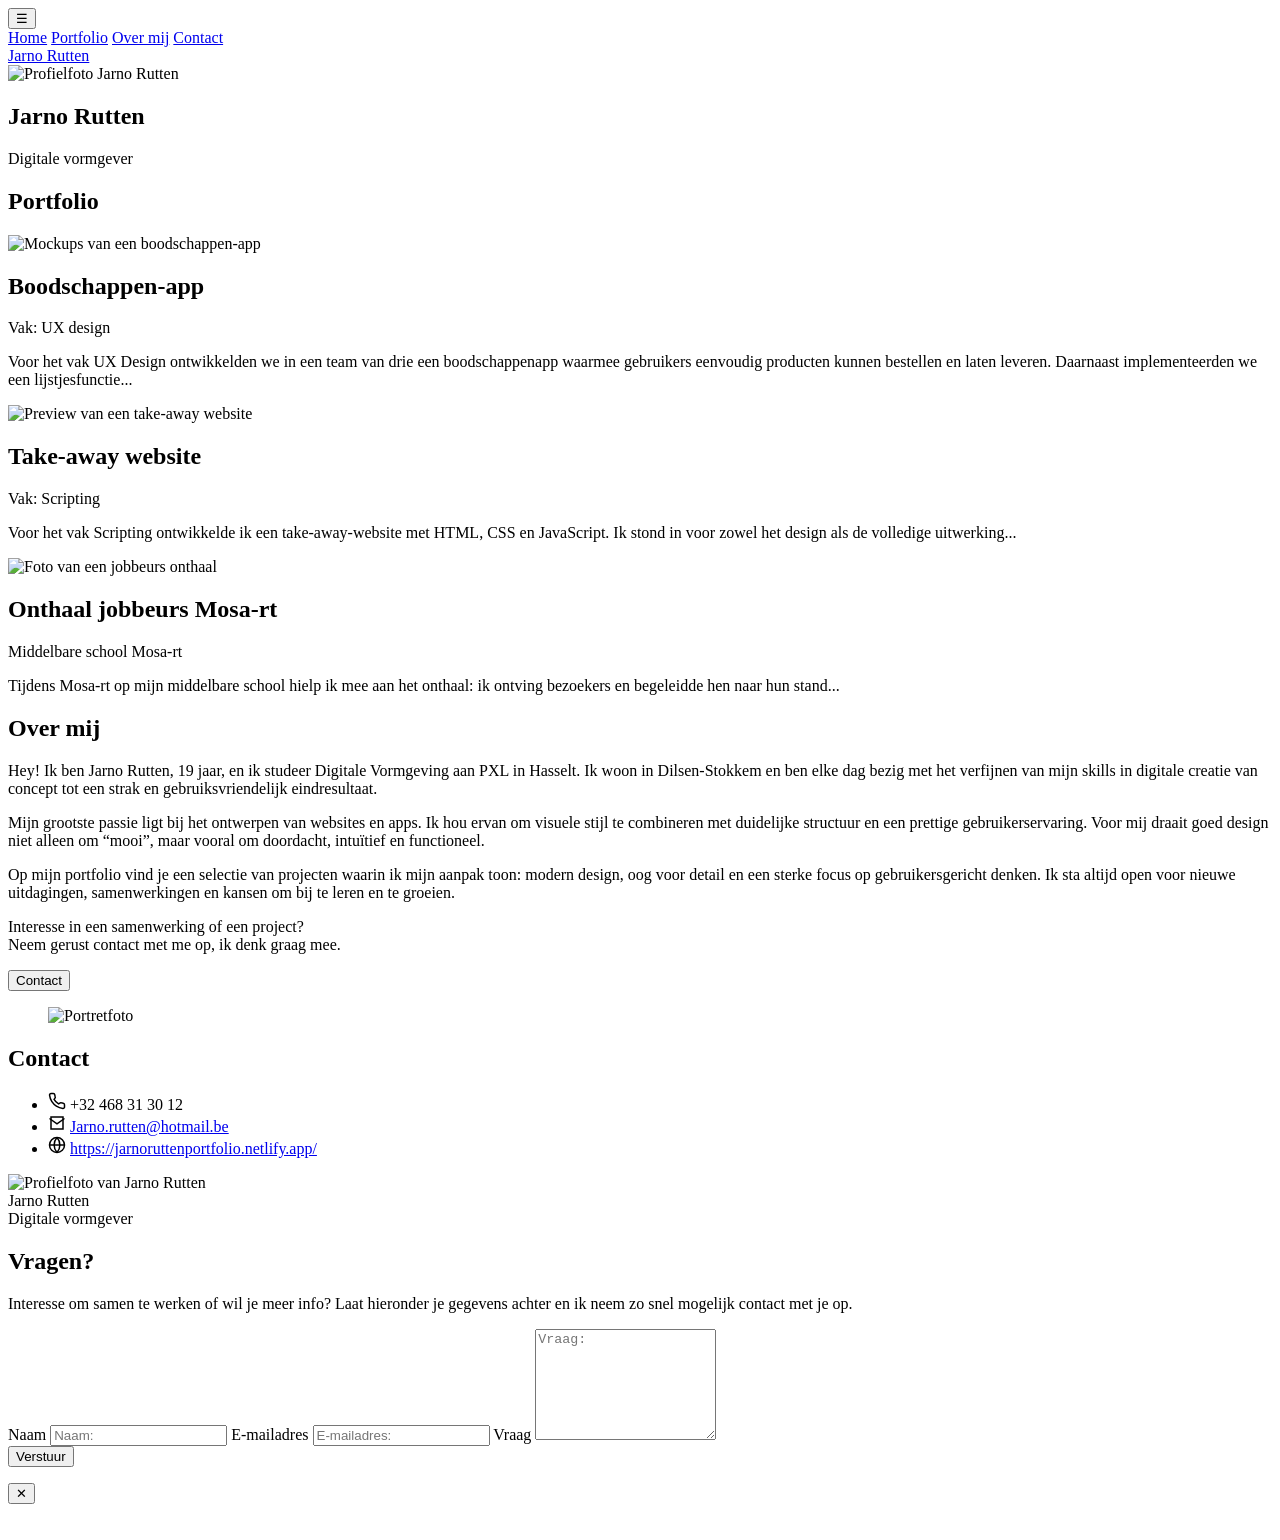
==== index.html @ 66e371f9 "Add files via upload" ====
<!DOCTYPE html>
<html lang="nl">
<head>
    <meta charset="UTF-8" />
    <meta name="viewport" content="width=device-width, initial-scale=1.0" />
    <title>Jarno Rutten - Portfolio</title>

    <link rel="stylesheet" href="style.css" />
    <script src="script.js" defer></script>
</head>

<body>
<header class="navbar" id="top">
    <button
            class="nav-toggle"
            type="button"
            aria-label="Menu"
            aria-controls="primary-navigation"
            aria-expanded="false"
    >
        ☰
    </button>

    <nav class="nav-left" id="primary-navigation" aria-label="Hoofdmenu">
        <a class="nav-link" href="#home">Home</a>
        <a class="nav-link" href="#portfolio">Portfolio</a>
        <a class="nav-link" href="#about">Over mij</a>
        <a class="nav-link" href="#contact">Contact</a>
    </nav>

    <a class="nav-right nav-brand" href="#home">Jarno Rutten</a>
</header>

<main>
    <section class="hero" id="home">
        <div class="hero-overlay"></div>

        <div class="hero-content">
            <div class="profile-image">
                <img src="Images/ProfielFoto.jpg" alt="Profielfoto Jarno Rutten" />
            </div>

            <div class="hero-text">
                <h1>Jarno Rutten</h1>
                <p>Digitale vormgever</p>
            </div>
        </div>
    </section>

    <section class="page" id="portfolio" aria-labelledby="portfolio-title">
        <div class="portfolio">
            <h1 id="portfolio-title" class="portfolio__title">Portfolio</h1>

            <div class="grid" role="list">
                <article
                        class="card"
                        role="listitem"
                        tabindex="0"
                        data-title="Boodschappen-app"
                        data-vak="UX design"
                        data-image="images/boodschappenApp.png"
                        data-description="Voor het vak UX Design ontwikkelden we in een team van drie een boodschappenapp waarmee gebruikers eenvoudig producten kunnen bestellen en laten leveren. Daarnaast implementeerden we een lijstjesfunctie waarmee je je boodschappen kunt organiseren per gelegenheid of voorkeur, zoals Kerstmis, vegetarisch, BBQ en meer."
                >
                    <div class="card__media">
                        <img
                                src="images/boodschappenApp.png"
                                alt="Mockups van een boodschappen-app"
                                loading="lazy"
                        />
                    </div>

                    <div class="card__titlebar">
                        <h2 class="card__title">Boodschappen-app</h2>
                    </div>

                    <div class="card__body">
                        <p class="card__meta"><span>Vak:</span> UX design</p>
                        <p class="card__text">
                            Voor het vak UX Design ontwikkelden we in een team van drie een
                            boodschappenapp waarmee gebruikers eenvoudig producten kunnen
                            bestellen en laten leveren. Daarnaast implementeerden we een
                            lijstjesfunctie...
                        </p>
                    </div>
                </article>

                <article
                        class="card"
                        role="listitem"
                        tabindex="0"
                        data-title="Take-away website"
                        data-vak="Scripting"
                        data-image="images/TakeawayWebsite.png"
                        data-description="Voor het vak Scripting ontwikkelde ik een take-away-website met HTML, CSS en JavaScript. Ik stond in voor zowel het design als de volledige uitwerking in code."
                >
                    <div class="card__media">
                        <img
                                src="images/TakeawayWebsite.png"
                                alt="Preview van een take-away website"
                                loading="lazy"
                        />
                    </div>

                    <div class="card__titlebar">
                        <h2 class="card__title">Take-away website</h2>
                    </div>

                    <div class="card__body">
                        <p class="card__meta"><span>Vak:</span> Scripting</p>
                        <p class="card__text">
                            Voor het vak Scripting ontwikkelde ik een take-away-website met
                            HTML, CSS en JavaScript. Ik stond in voor zowel het design als de
                            volledige uitwerking...
                        </p>
                    </div>
                </article>

                <article
                        class="card"
                        role="listitem"
                        tabindex="0"
                        data-title="Onthaal jobbeurs Mosa-rt"
                        data-vak="Middelbare school Mosa-rt"
                        data-image="images/onthaal.png"
                        data-description="Tijdens Mosa-rt op mijn middelbare school hielp ik mee aan het onthaal: ik ontving bezoekers en begeleidde hen naar hun stand. Daarnaast ondersteunde ik de cafetaria door bedrijven te voorzien van drank."
                >
                    <div class="card__media">
                        <img
                                src="images/onthaal.png"
                                alt="Foto van een jobbeurs onthaal"
                                loading="lazy"
                        />
                    </div>

                    <div class="card__titlebar">
                        <h2 class="card__title">Onthaal jobbeurs Mosa-rt</h2>
                    </div>

                    <div class="card__body">
                        <p class="card__meta">Middelbare school Mosa-rt</p>
                        <p class="card__text">
                            Tijdens Mosa-rt op mijn middelbare school hielp ik mee aan het
                            onthaal: ik ontving bezoekers en begeleidde hen naar hun stand...
                        </p>
                    </div>
                </article>
            </div>
        </div>
    </section>

    <section class="page3" id="about" aria-labelledby="about-title">
        <div class="about">
            <div class="about__content">
                <h1 id="about-title">Over mij</h1>

                <div class="about__text">
                    <p>
                        Hey! Ik ben Jarno Rutten, 19 jaar, en ik studeer Digitale Vormgeving aan
                        PXL in Hasselt. Ik woon in Dilsen-Stokkem en ben elke dag bezig met het
                        verfijnen van mijn skills in digitale creatie van concept tot een strak en
                        gebruiksvriendelijk eindresultaat.
                    </p>

                    <p>
                        Mijn grootste passie ligt bij het ontwerpen van websites en apps. Ik hou
                        ervan om visuele stijl te combineren met duidelijke structuur en een
                        prettige gebruikerservaring. Voor mij draait goed design niet alleen om
                        “mooi”, maar vooral om doordacht, intuïtief en functioneel.
                    </p>

                    <p>
                        Op mijn portfolio vind je een selectie van projecten waarin ik mijn aanpak
                        toon: modern design, oog voor detail en een sterke focus op
                        gebruikersgericht denken. Ik sta altijd open voor nieuwe uitdagingen,
                        samenwerkingen en kansen om bij te leren en te groeien.
                    </p>

                    <p class="about__lead">
                        Interesse in een samenwerking of een project?<br />
                        Neem gerust contact met me op, ik denk graag mee.
                    </p>
                </div>

                <button class="btn" id="contactBtn" type="button">Contact</button>
            </div>

            <figure class="about__media">
                <img src="Images/profile.jpg" alt="Portretfoto" loading="lazy" />
            </figure>
        </div>
    </section>

    <section class="page4" id="contact" aria-labelledby="contact-title">
        <div class="jr-contact-page">
            <h1 class="jr-contact-title" id="contact-title">Contact</h1>

            <section class="jr-contact-grid" aria-label="Contact sectie">
                <article class="jr-contact-card jr-contact-card--left">
                    <ul class="jr-contact-list">
                        <li class="jr-contact-item">
                <span class="jr-contact-icon" aria-hidden="true">
                  <svg viewBox="0 0 24 24" width="18" height="18" fill="none" stroke="currentColor" stroke-width="2">
                    <path d="M22 16.92v3a2 2 0 0 1-2.18 2 19.8 19.8 0 0 1-8.63-3.07 19.5 19.5 0 0 1-6-6A19.8 19.8 0 0 1 2.08 4.18 2 2 0 0 1 4.06 2h3a2 2 0 0 1 2 1.72c.12.86.3 1.7.54 2.5a2 2 0 0 1-.45 2.11L8.09 9.91a16 16 0 0 0 6 6l1.58-1.06a2 2 0 0 1 2.11-.45c.8.24 1.64.42 2.5.54A2 2 0 0 1 22 16.92Z"/>
                  </svg>
                </span>
                            <span class="jr-contact-text">+32 468 31 30 12</span>
                        </li>

                        <li class="jr-contact-item">
                <span class="jr-contact-icon" aria-hidden="true">
                  <svg viewBox="0 0 24 24" width="18" height="18" fill="none" stroke="currentColor" stroke-width="2">
                    <path d="M4 4h16v16H4z"/>
                    <path d="M22 6 12 13 2 6"/>
                  </svg>
                </span>
                            <a class="jr-contact-link" href="mailto:jarno.rutten@hotmail.be">Jarno.rutten@hotmail.be</a>
                        </li>

                        <li class="jr-contact-item">
                <span class="jr-contact-icon" aria-hidden="true">
                  <svg viewBox="0 0 24 24" width="18" height="18" fill="none" stroke="currentColor" stroke-width="2">
                    <circle cx="12" cy="12" r="10"/>
                    <path d="M2 12h20"/>
                    <path d="M12 2a15 15 0 0 1 0 20"/>
                    <path d="M12 2a15 15 0 0 0 0 20"/>
                  </svg>
                </span>
                            <a class="jr-contact-link" href="https://jarnoruttenportfolio.netlify.app/" target="_blank" rel="noreferrer">
                                https://jarnoruttenportfolio.netlify.app/
                            </a>
                        </li>
                    </ul>

                    <div class="jr-contact-profile">
                        <img class="jr-contact-profile__img" src="Images/ProfielFoto.jpg" alt="Profielfoto van Jarno Rutten" />
                        <div class="jr-contact-profile__meta">
                            <div class="jr-contact-profile__name">Jarno Rutten</div>
                            <div class="jr-contact-profile__role">Digitale vormgever</div>
                        </div>
                    </div>
                </article>

                <article class="jr-contact-card jr-contact-card--right">
                    <h2 class="jr-contact-cardTitle">Vragen?</h2>
                    <p class="jr-contact-cardSubtitle">
                        Interesse om samen te werken of wil je meer info? Laat hieronder je gegevens achter en ik neem zo snel mogelijk contact met je op.
                    </p>

                    <form class="jr-contact-form" id="jrContactForm" novalidate>
                        <label class="jr-contact-srOnly" for="jrName">Naam</label>
                        <input id="jrName" name="name" type="text" placeholder="Naam:" autocomplete="name" />

                        <label class="jr-contact-srOnly" for="jrEmail">E-mailadres</label>
                        <input id="jrEmail" name="email" type="email" placeholder="E-mailadres:" autocomplete="email" />

                        <label class="jr-contact-srOnly" for="jrMessage">Vraag</label>
                        <textarea id="jrMessage" name="message" placeholder="Vraag:" rows="7"></textarea>

                        <div class="jr-contact-formRow">
                            <button class="jr-contact-btn" id="jrContactSubmit" type="submit">Verstuur</button>
                            <p class="jr-contact-status" id="jrContactStatus" role="status" aria-live="polite"></p>
                        </div>
                    </form>
                </article>
            </section>
        </div>
    </section>
</main>

<div class="modal" id="modal" aria-hidden="true">
    <div class="modal__overlay" data-close></div>

    <div class="modal__dialog" role="dialog" aria-modal="true" aria-labelledby="modal-title">
        <button class="modal__close" type="button" aria-label="Sluit" data-close>✕</button>

        <div class="modal__content">
            <img class="modal__img" id="modal-img" alt="" />
            <div class="modal__text">
                <h3 class="modal__title" id="modal-title"></h3>
                <p class="modal__meta" id="modal-meta"></p>
                <p class="modal__desc" id="modal-desc"></p>
            </div>
        </div>
    </div>
</div>
</body>
</html>
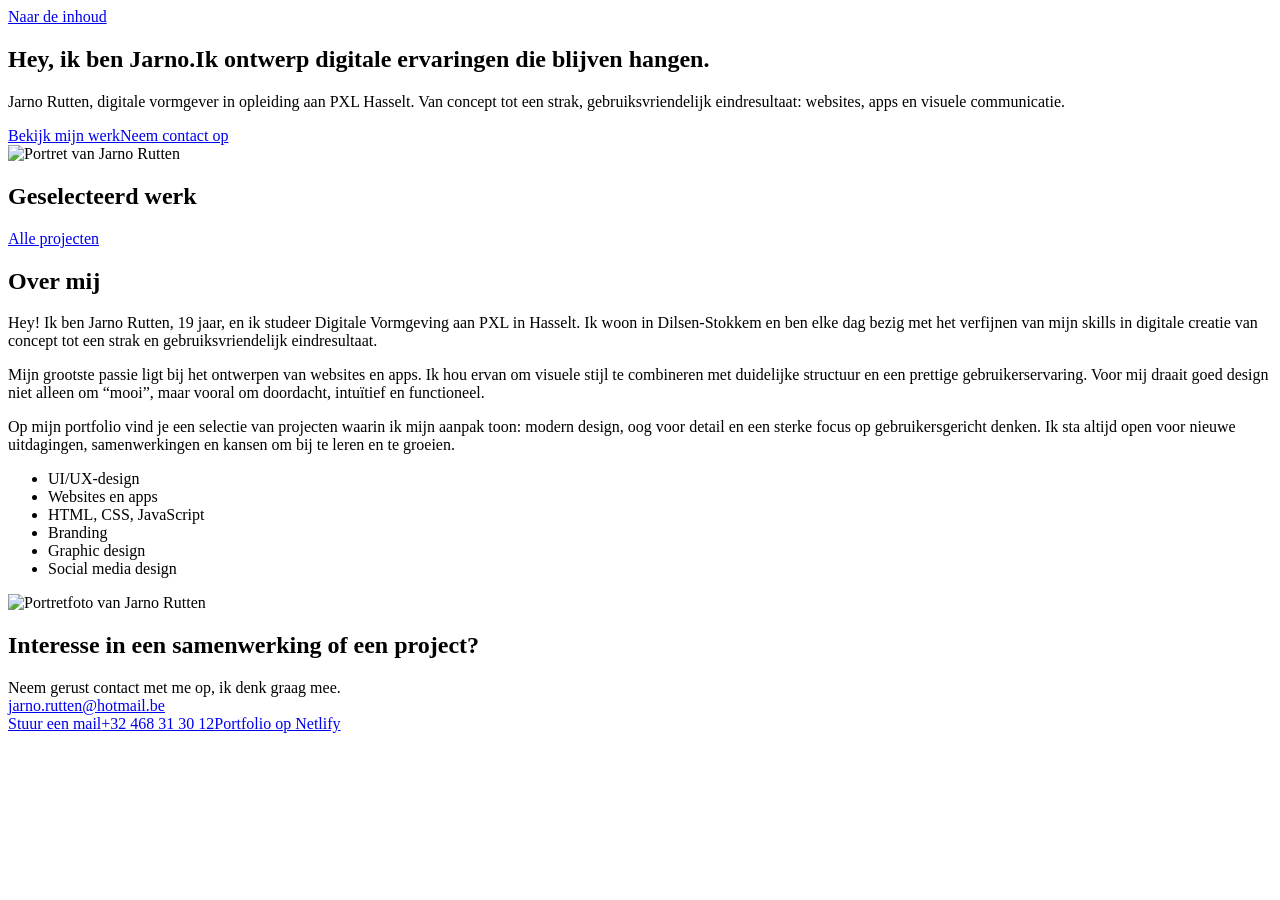
==== commit b3a0019b: "Add files via upload" ====
--- a/index.html
+++ b/index.html
@@ -1,287 +1,25 @@
-<!DOCTYPE html>
-<html lang="nl">
-<head>
-    <meta charset="UTF-8" />
-    <meta name="viewport" content="width=device-width, initial-scale=1.0" />
-    <title>Jarno Rutten - Portfolio</title>
-
-    <link rel="stylesheet" href="style.css" />
-    <script src="script.js" defer></script>
-</head>
-
-<body>
-<header class="navbar" id="top">
-    <button
-            class="nav-toggle"
-            type="button"
-            aria-label="Menu"
-            aria-controls="primary-navigation"
-            aria-expanded="false"
-    >
-        ☰
-    </button>
-
-    <nav class="nav-left" id="primary-navigation" aria-label="Hoofdmenu">
-        <a class="nav-link" href="#home">Home</a>
-        <a class="nav-link" href="#portfolio">Portfolio</a>
-        <a class="nav-link" href="#about">Over mij</a>
-        <a class="nav-link" href="#contact">Contact</a>
-    </nav>
-
-    <a class="nav-right nav-brand" href="#home">Jarno Rutten</a>
-</header>
-
-<main>
-    <section class="hero" id="home">
-        <div class="hero-overlay"></div>
-
-        <div class="hero-content">
-            <div class="profile-image">
-                <img src="Images/ProfielFoto.jpg" alt="Profielfoto Jarno Rutten" />
-            </div>
-
-            <div class="hero-text">
-                <h1>Jarno Rutten</h1>
-                <p>Digitale vormgever</p>
-            </div>
-        </div>
-    </section>
-
-    <section class="page" id="portfolio" aria-labelledby="portfolio-title">
-        <div class="portfolio">
-            <h1 id="portfolio-title" class="portfolio__title">Portfolio</h1>
-
-            <div class="grid" role="list">
-                <article
-                        class="card"
-                        role="listitem"
-                        tabindex="0"
-                        data-title="Boodschappen-app"
-                        data-vak="UX design"
-                        data-image="images/boodschappenApp.png"
-                        data-description="Voor het vak UX Design ontwikkelden we in een team van drie een boodschappenapp waarmee gebruikers eenvoudig producten kunnen bestellen en laten leveren. Daarnaast implementeerden we een lijstjesfunctie waarmee je je boodschappen kunt organiseren per gelegenheid of voorkeur, zoals Kerstmis, vegetarisch, BBQ en meer."
-                >
-                    <div class="card__media">
-                        <img
-                                src="images/boodschappenApp.png"
-                                alt="Mockups van een boodschappen-app"
-                                loading="lazy"
-                        />
-                    </div>
-
-                    <div class="card__titlebar">
-                        <h2 class="card__title">Boodschappen-app</h2>
-                    </div>
-
-                    <div class="card__body">
-                        <p class="card__meta"><span>Vak:</span> UX design</p>
-                        <p class="card__text">
-                            Voor het vak UX Design ontwikkelden we in een team van drie een
-                            boodschappenapp waarmee gebruikers eenvoudig producten kunnen
-                            bestellen en laten leveren. Daarnaast implementeerden we een
-                            lijstjesfunctie...
-                        </p>
-                    </div>
-                </article>
-
-                <article
-                        class="card"
-                        role="listitem"
-                        tabindex="0"
-                        data-title="Take-away website"
-                        data-vak="Scripting"
-                        data-image="images/TakeawayWebsite.png"
-                        data-description="Voor het vak Scripting ontwikkelde ik een take-away-website met HTML, CSS en JavaScript. Ik stond in voor zowel het design als de volledige uitwerking in code."
-                >
-                    <div class="card__media">
-                        <img
-                                src="images/TakeawayWebsite.png"
-                                alt="Preview van een take-away website"
-                                loading="lazy"
-                        />
-                    </div>
-
-                    <div class="card__titlebar">
-                        <h2 class="card__title">Take-away website</h2>
-                    </div>
-
-                    <div class="card__body">
-                        <p class="card__meta"><span>Vak:</span> Scripting</p>
-                        <p class="card__text">
-                            Voor het vak Scripting ontwikkelde ik een take-away-website met
-                            HTML, CSS en JavaScript. Ik stond in voor zowel het design als de
-                            volledige uitwerking...
-                        </p>
-                    </div>
-                </article>
-
-                <article
-                        class="card"
-                        role="listitem"
-                        tabindex="0"
-                        data-title="Onthaal jobbeurs Mosa-rt"
-                        data-vak="Middelbare school Mosa-rt"
-                        data-image="images/onthaal.png"
-                        data-description="Tijdens Mosa-rt op mijn middelbare school hielp ik mee aan het onthaal: ik ontving bezoekers en begeleidde hen naar hun stand. Daarnaast ondersteunde ik de cafetaria door bedrijven te voorzien van drank."
-                >
-                    <div class="card__media">
-                        <img
-                                src="images/onthaal.png"
-                                alt="Foto van een jobbeurs onthaal"
-                                loading="lazy"
-                        />
-                    </div>
-
-                    <div class="card__titlebar">
-                        <h2 class="card__title">Onthaal jobbeurs Mosa-rt</h2>
-                    </div>
-
-                    <div class="card__body">
-                        <p class="card__meta">Middelbare school Mosa-rt</p>
-                        <p class="card__text">
-                            Tijdens Mosa-rt op mijn middelbare school hielp ik mee aan het
-                            onthaal: ik ontving bezoekers en begeleidde hen naar hun stand...
-                        </p>
-                    </div>
-                </article>
-            </div>
-        </div>
-    </section>
-
-    <section class="page3" id="about" aria-labelledby="about-title">
-        <div class="about">
-            <div class="about__content">
-                <h1 id="about-title">Over mij</h1>
-
-                <div class="about__text">
-                    <p>
-                        Hey! Ik ben Jarno Rutten, 19 jaar, en ik studeer Digitale Vormgeving aan
-                        PXL in Hasselt. Ik woon in Dilsen-Stokkem en ben elke dag bezig met het
-                        verfijnen van mijn skills in digitale creatie van concept tot een strak en
-                        gebruiksvriendelijk eindresultaat.
-                    </p>
-
-                    <p>
-                        Mijn grootste passie ligt bij het ontwerpen van websites en apps. Ik hou
-                        ervan om visuele stijl te combineren met duidelijke structuur en een
-                        prettige gebruikerservaring. Voor mij draait goed design niet alleen om
-                        “mooi”, maar vooral om doordacht, intuïtief en functioneel.
-                    </p>
-
-                    <p>
-                        Op mijn portfolio vind je een selectie van projecten waarin ik mijn aanpak
-                        toon: modern design, oog voor detail en een sterke focus op
-                        gebruikersgericht denken. Ik sta altijd open voor nieuwe uitdagingen,
-                        samenwerkingen en kansen om bij te leren en te groeien.
-                    </p>
-
-                    <p class="about__lead">
-                        Interesse in een samenwerking of een project?<br />
-                        Neem gerust contact met me op, ik denk graag mee.
-                    </p>
-                </div>
-
-                <button class="btn" id="contactBtn" type="button">Contact</button>
-            </div>
-
-            <figure class="about__media">
-                <img src="Images/profile.jpg" alt="Portretfoto" loading="lazy" />
-            </figure>
-        </div>
-    </section>
-
-    <section class="page4" id="contact" aria-labelledby="contact-title">
-        <div class="jr-contact-page">
-            <h1 class="jr-contact-title" id="contact-title">Contact</h1>
-
-            <section class="jr-contact-grid" aria-label="Contact sectie">
-                <article class="jr-contact-card jr-contact-card--left">
-                    <ul class="jr-contact-list">
-                        <li class="jr-contact-item">
-                <span class="jr-contact-icon" aria-hidden="true">
-                  <svg viewBox="0 0 24 24" width="18" height="18" fill="none" stroke="currentColor" stroke-width="2">
-                    <path d="M22 16.92v3a2 2 0 0 1-2.18 2 19.8 19.8 0 0 1-8.63-3.07 19.5 19.5 0 0 1-6-6A19.8 19.8 0 0 1 2.08 4.18 2 2 0 0 1 4.06 2h3a2 2 0 0 1 2 1.72c.12.86.3 1.7.54 2.5a2 2 0 0 1-.45 2.11L8.09 9.91a16 16 0 0 0 6 6l1.58-1.06a2 2 0 0 1 2.11-.45c.8.24 1.64.42 2.5.54A2 2 0 0 1 22 16.92Z"/>
-                  </svg>
-                </span>
-                            <span class="jr-contact-text">+32 468 31 30 12</span>
-                        </li>
-
-                        <li class="jr-contact-item">
-                <span class="jr-contact-icon" aria-hidden="true">
-                  <svg viewBox="0 0 24 24" width="18" height="18" fill="none" stroke="currentColor" stroke-width="2">
-                    <path d="M4 4h16v16H4z"/>
-                    <path d="M22 6 12 13 2 6"/>
-                  </svg>
-                </span>
-                            <a class="jr-contact-link" href="mailto:jarno.rutten@hotmail.be">Jarno.rutten@hotmail.be</a>
-                        </li>
-
-                        <li class="jr-contact-item">
-                <span class="jr-contact-icon" aria-hidden="true">
-                  <svg viewBox="0 0 24 24" width="18" height="18" fill="none" stroke="currentColor" stroke-width="2">
-                    <circle cx="12" cy="12" r="10"/>
-                    <path d="M2 12h20"/>
-                    <path d="M12 2a15 15 0 0 1 0 20"/>
-                    <path d="M12 2a15 15 0 0 0 0 20"/>
-                  </svg>
-                </span>
-                            <a class="jr-contact-link" href="https://jarnoruttenportfolio.netlify.app/" target="_blank" rel="noreferrer">
-                                https://jarnoruttenportfolio.netlify.app/
-                            </a>
-                        </li>
-                    </ul>
-
-                    <div class="jr-contact-profile">
-                        <img class="jr-contact-profile__img" src="Images/ProfielFoto.jpg" alt="Profielfoto van Jarno Rutten" />
-                        <div class="jr-contact-profile__meta">
-                            <div class="jr-contact-profile__name">Jarno Rutten</div>
-                            <div class="jr-contact-profile__role">Digitale vormgever</div>
-                        </div>
-                    </div>
-                </article>
-
-                <article class="jr-contact-card jr-contact-card--right">
-                    <h2 class="jr-contact-cardTitle">Vragen?</h2>
-                    <p class="jr-contact-cardSubtitle">
-                        Interesse om samen te werken of wil je meer info? Laat hieronder je gegevens achter en ik neem zo snel mogelijk contact met je op.
-                    </p>
-
-                    <form class="jr-contact-form" id="jrContactForm" novalidate>
-                        <label class="jr-contact-srOnly" for="jrName">Naam</label>
-                        <input id="jrName" name="name" type="text" placeholder="Naam:" autocomplete="name" />
-
-                        <label class="jr-contact-srOnly" for="jrEmail">E-mailadres</label>
-                        <input id="jrEmail" name="email" type="email" placeholder="E-mailadres:" autocomplete="email" />
-
-                        <label class="jr-contact-srOnly" for="jrMessage">Vraag</label>
-                        <textarea id="jrMessage" name="message" placeholder="Vraag:" rows="7"></textarea>
-
-                        <div class="jr-contact-formRow">
-                            <button class="jr-contact-btn" id="jrContactSubmit" type="submit">Verstuur</button>
-                            <p class="jr-contact-status" id="jrContactStatus" role="status" aria-live="polite"></p>
-                        </div>
-                    </form>
-                </article>
-            </section>
-        </div>
-    </section>
-</main>
-
-<div class="modal" id="modal" aria-hidden="true">
-    <div class="modal__overlay" data-close></div>
-
-    <div class="modal__dialog" role="dialog" aria-modal="true" aria-labelledby="modal-title">
-        <button class="modal__close" type="button" aria-label="Sluit" data-close>✕</button>
-
-        <div class="modal__content">
-            <img class="modal__img" id="modal-img" alt="" />
-            <div class="modal__text">
-                <h3 class="modal__title" id="modal-title"></h3>
-                <p class="modal__meta" id="modal-meta"></p>
-                <p class="modal__desc" id="modal-desc"></p>
-            </div>
-        </div>
-    </div>
-</div>
-</body>
-</html>+<!DOCTYPE html><html lang="nl"><head><title>Jarno Rutten | Digitale vormgever &amp; UI/UX-designer</title>
+<meta name="description" content="Portfolio van Jarno Rutten, student Digitale Vormgeving aan PXL Hasselt: UI/UX, graphic design en webontwikkeling.">
+<meta property="og:title" content="Jarno Rutten | Digitale vormgever"><meta property="og:description" content="Ik ontwerp digitale ervaringen die blijven hangen.">
+<meta charset="utf-8"><meta name="viewport" content="width=device-width, initial-scale=1">
+<meta property="og:type" content="website"><meta property="og:locale" content="nl_BE"><meta property="og:image" content="https://jarnoruttenpxl.github.io/Werkplekleren2/Images/kikk/linkedin-post.png">
+<link rel="icon" href="data:image/svg+xml,%3Csvg xmlns=%27http://www.w3.org/2000/svg%27 viewBox=%270 0 100 100%27%3E%3Ctext y=%27.9em%27 font-size=%2790%27%3E%E2%9C%A6%3C/text%3E%3C/svg%3E">
+<link rel="preconnect" href="https://fonts.googleapis.com"><link rel="preconnect" href="https://fonts.gstatic.com" crossorigin>
+<link rel="stylesheet" href="https://fonts.googleapis.com/css2?family=Bricolage+Grotesque:opsz,wght@12..96,700&family=DM+Sans:wght@400;500&display=swap">
+<link rel="stylesheet" href="css/site.css"><script>document.documentElement.classList.add("js")</script></head><body><a class="skip" href="#main">Naar de inhoud</a><header class="site" id="site-header"></header>
+<main id="main">
+<section class="hero"><div class="blob b1"></div><div class="blob b2"></div><div class="wrap"><div>
+<h1><span>Hey, ik ben Jarno.</span><span>Ik ontwerp digitale ervaringen die blijven hangen.</span></h1>
+<p class="lead">Jarno Rutten, digitale vormgever in opleiding aan PXL Hasselt. Van concept tot een strak, gebruiksvriendelijk eindresultaat: websites, apps en visuele communicatie.</p>
+<div class="cta"><a class="btn primary" href="projecten.html">Bekijk mijn werk</a><a class="btn" href="#contact">Neem contact op</a></div></div>
+<img class="portrait" src="Images/ProfielFoto.jpg" alt="Portret van Jarno Rutten" width="900" height="1600"></div></section>
+<section class="sec wrap" id="werk"><div class="head"><h2>Geselecteerd werk</h2><a class="btn" href="projecten.html">Alle projecten</a></div><div class="grid" id="featured"></div></section>
+<section class="sec wrap two" id="over-mij"><div><h2>Over mij</h2><p style="margin-top:1.2rem">Hey! Ik ben Jarno Rutten, 19 jaar, en ik studeer Digitale Vormgeving aan PXL in Hasselt. Ik woon in Dilsen-Stokkem en ben elke dag bezig met het verfijnen van mijn skills in digitale creatie van concept tot een strak en gebruiksvriendelijk eindresultaat.</p>
+<p>Mijn grootste passie ligt bij het ontwerpen van websites en apps. Ik hou ervan om visuele stijl te combineren met duidelijke structuur en een prettige gebruikerservaring. Voor mij draait goed design niet alleen om “mooi”, maar vooral om doordacht, intuïtief en functioneel.</p>
+<p>Op mijn portfolio vind je een selectie van projecten waarin ik mijn aanpak toon: modern design, oog voor detail en een sterke focus op gebruikersgericht denken. Ik sta altijd open voor nieuwe uitdagingen, samenwerkingen en kansen om bij te leren en te groeien.</p>
+<ul class="skills" aria-label="Waar ik mee werk"><li>UI/UX-design</li><li>Websites en apps</li><li>HTML, CSS, JavaScript</li><li>Branding</li><li>Graphic design</li><li>Social media design</li></ul></div>
+<img class="pf" src="Images/profile.jpg" alt="Portretfoto van Jarno Rutten" width="900" height="1600" loading="lazy" style="object-position:50% 20%"></section>
+<section class="sec contact" id="contact"><div class="wrap"><h2>Interesse in een samenwerking of een project?</h2><p class="lead" style="margin-bottom:0">Neem gerust contact met me op, ik denk graag mee.</p>
+<a class="mail" href="mailto:jarno.rutten@hotmail.be">jarno.rutten@hotmail.be</a>
+<div class="cta"><a class="btn primary" href="mailto:jarno.rutten@hotmail.be">Stuur een mail</a><a class="btn" href="tel:+32468313012">+32 468 31 30 12</a><a class="btn" href="https://jarnoruttenportfolio.netlify.app/" rel="noopener">Portfolio op Netlify</a></div></div></section>
+</main><footer id="site-footer"></footer><script src="js/projects.js"></script><script src="js/app.js"></script></body></html>
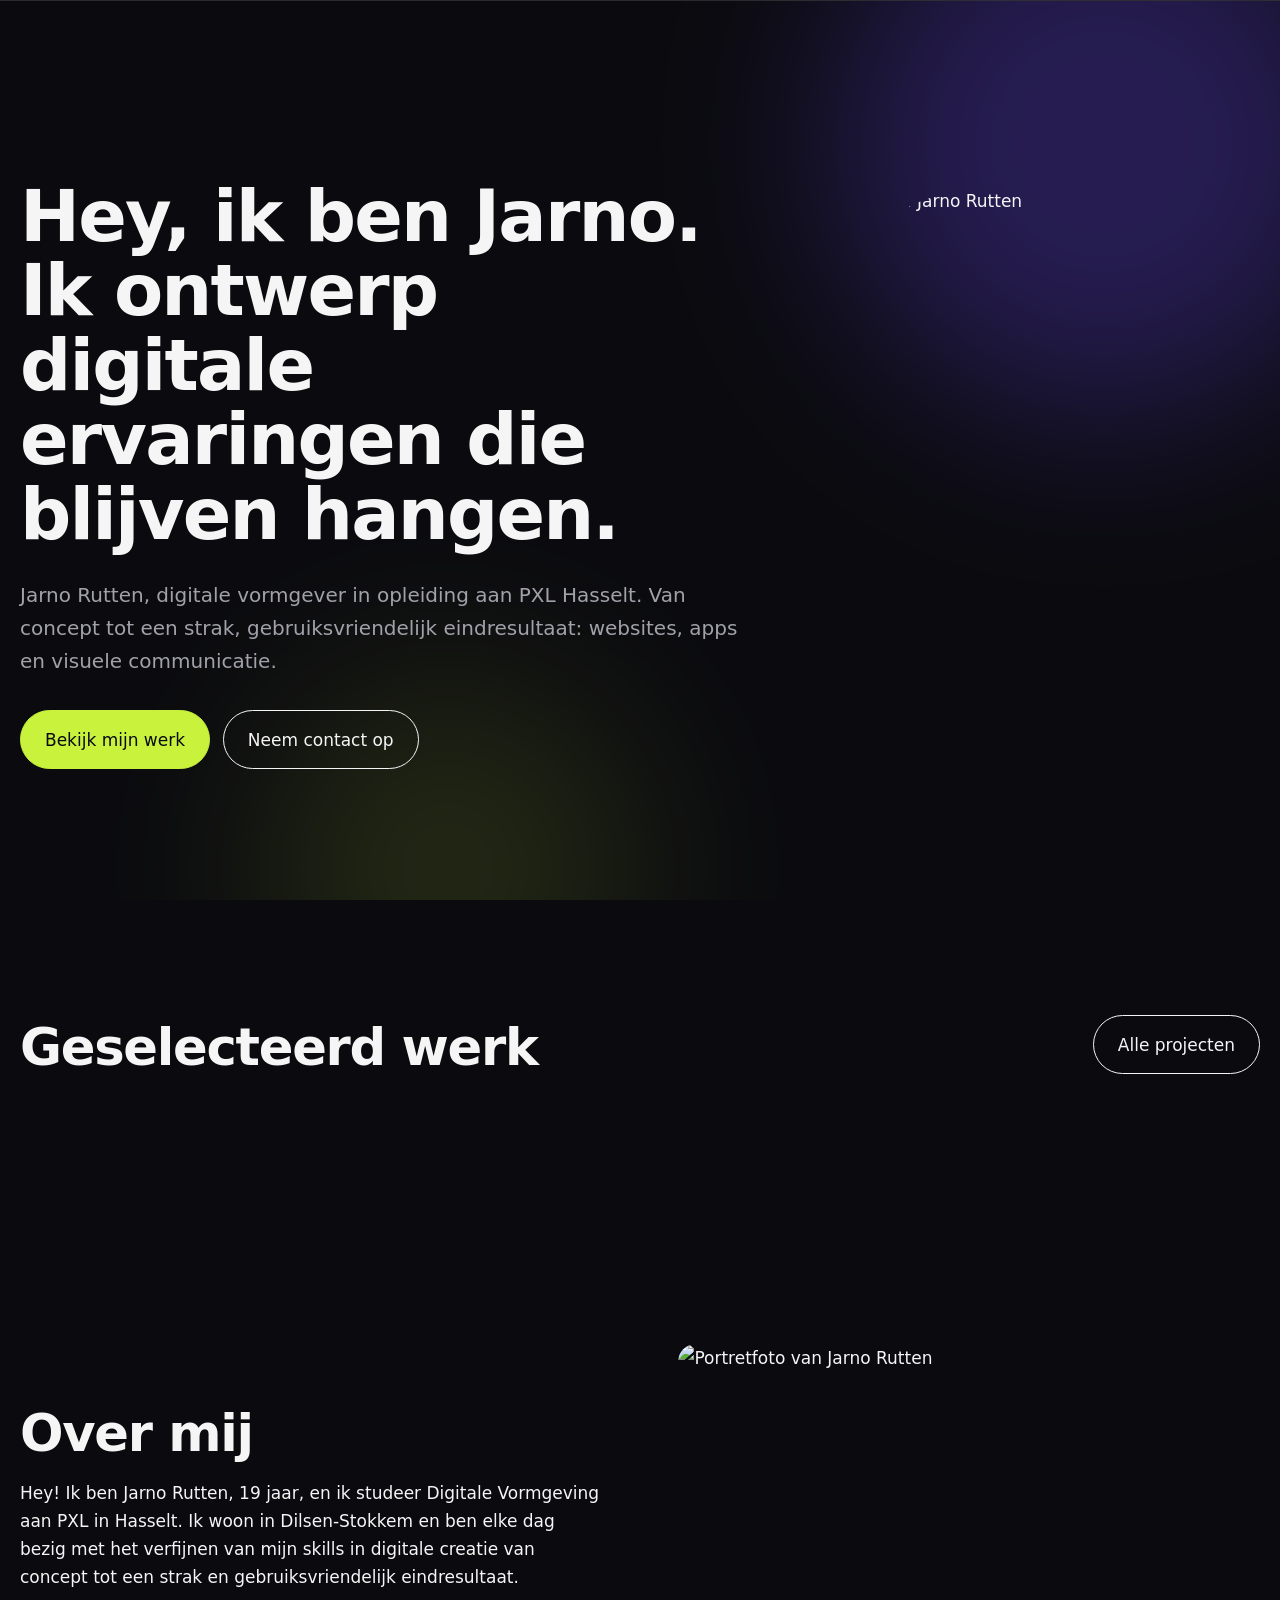
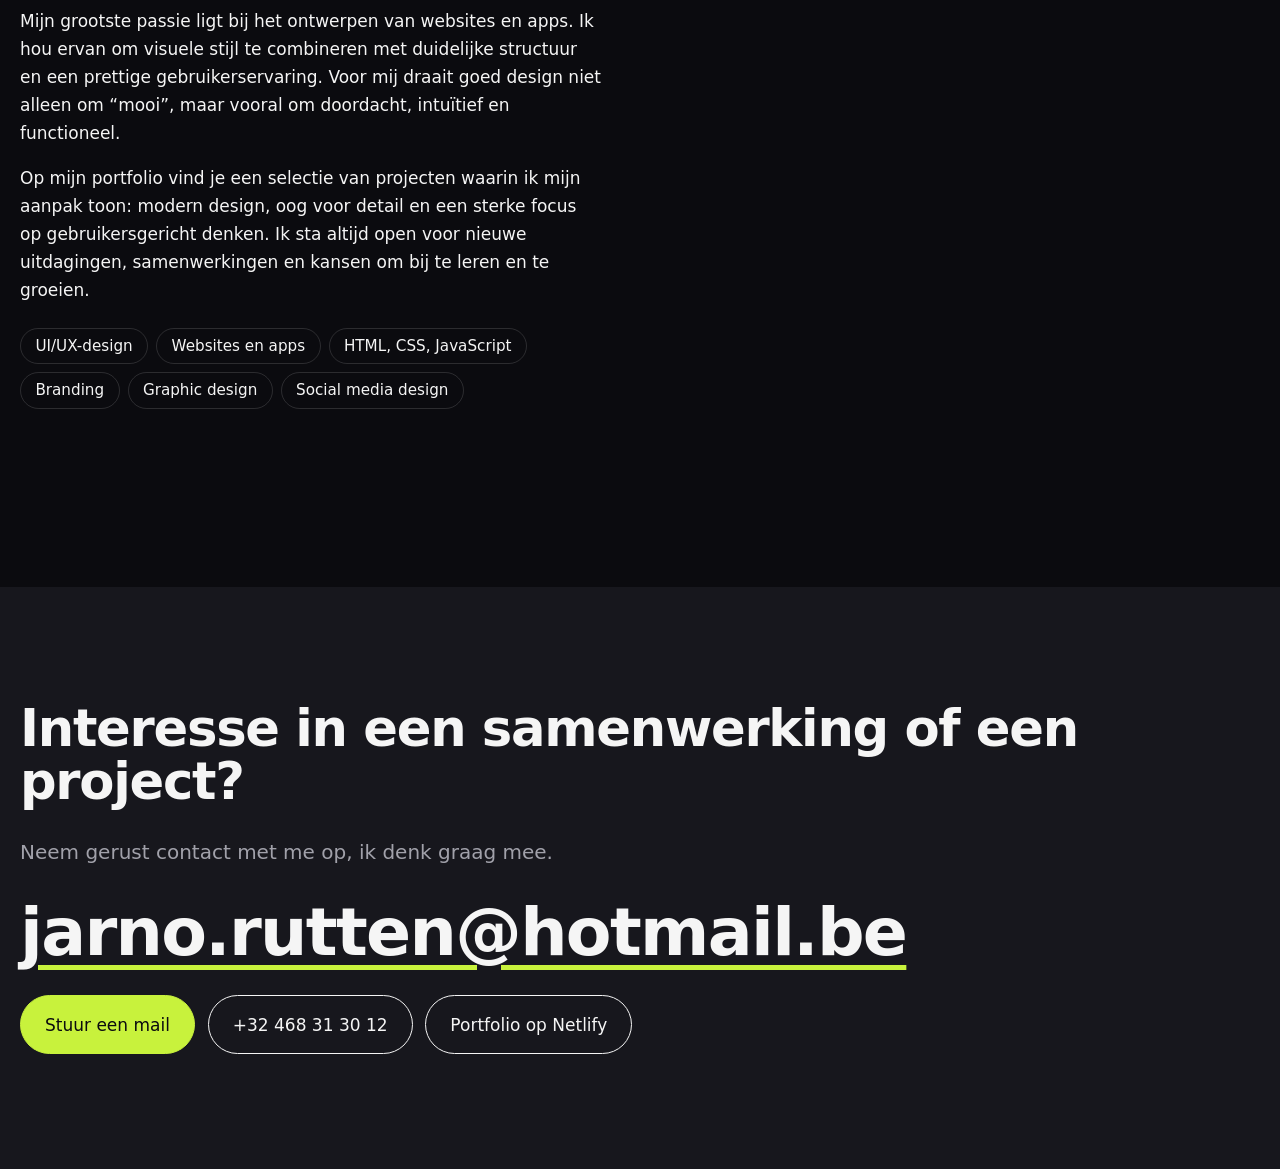
==== commit 12794e14: "Update index.html" ====
--- a/index.html
+++ b/index.html
@@ -6,7 +6,7 @@
 <link rel="icon" href="data:image/svg+xml,%3Csvg xmlns=%27http://www.w3.org/2000/svg%27 viewBox=%270 0 100 100%27%3E%3Ctext y=%27.9em%27 font-size=%2790%27%3E%E2%9C%A6%3C/text%3E%3C/svg%3E">
 <link rel="preconnect" href="https://fonts.googleapis.com"><link rel="preconnect" href="https://fonts.gstatic.com" crossorigin>
 <link rel="stylesheet" href="https://fonts.googleapis.com/css2?family=Bricolage+Grotesque:opsz,wght@12..96,700&family=DM+Sans:wght@400;500&display=swap">
-<link rel="stylesheet" href="css/site.css"><script>document.documentElement.classList.add("js")</script></head><body><a class="skip" href="#main">Naar de inhoud</a><header class="site" id="site-header"></header>
+<link rel="stylesheet" href="site.css"><script>document.documentElement.classList.add("js")</script></head><body><a class="skip" href="#main">Naar de inhoud</a><header class="site" id="site-header"></header>
 <main id="main">
 <section class="hero"><div class="blob b1"></div><div class="blob b2"></div><div class="wrap"><div>
 <h1><span>Hey, ik ben Jarno.</span><span>Ik ontwerp digitale ervaringen die blijven hangen.</span></h1>
--- a/site.css
+++ b/site.css
@@ -0,0 +1,96 @@
+:root{--bg:#0B0B0F;--surface:#17171D;--text:#F5F5F5;--muted:#A1A1AA;--accent:#C8F23C;--on-accent:#0B0B0F;--a2:#6d4aff;--line:#ffffff22;--r:18px;--wrap:min(1240px,100% - 2.5rem);--fd:"Bricolage Grotesque",system-ui,sans-serif;--fb:"DM Sans",system-ui,sans-serif}
+:root[data-theme=light]{--bg:#F6F5F1;--surface:#E9E7E0;--text:#14141A;--muted:#55555E;--line:#14141a26}
+:root[data-theme=light]:not([style*="--a2"]){--accent:#5B3FE0;--on-accent:#fff}
+*{box-sizing:border-box;margin:0}
+html{scroll-behavior:smooth;scroll-padding-top:5rem}
+body{background:var(--bg);color:var(--text);font:400 1.0625rem/1.65 var(--fb);-webkit-font-smoothing:antialiased;animation:fade .5s}
+body.leaving{opacity:0;transition:opacity .2s}
+@keyframes fade{from{opacity:0}}
+img{display:block;max-width:100%;height:auto}
+a{color:inherit}
+:focus-visible{outline:2px solid var(--accent);outline-offset:3px}
+.skip{position:absolute;left:-99rem}.skip:focus{left:1rem;top:1rem;z-index:30;background:var(--accent);color:var(--on-accent);padding:.5rem 1rem}
+.wrap{width:var(--wrap);margin-inline:auto}
+h1,h2,h3{font-family:var(--fd);line-height:1.04;letter-spacing:-.025em;font-weight:700}
+h1{font-size:clamp(2.4rem,6.4vw,5.6rem)}h2{font-size:clamp(1.9rem,4vw,3.2rem)}h3{font-size:1.45rem;line-height:1.2}
+p{max-width:62ch}p+p{margin-top:1rem}.muted{color:var(--muted)}
+.site{position:fixed;inset:0 0 auto;z-index:20;background:color-mix(in srgb,var(--bg) 82%,transparent);backdrop-filter:blur(14px);border-bottom:1px solid var(--line)}
+.bar{display:flex;align-items:center;gap:1.5rem;height:4rem}
+.brand{font:700 1.15rem var(--fd);text-decoration:none;margin-right:auto}
+.main{display:flex;gap:1.75rem}
+.main a{text-decoration:none;position:relative;padding:.3rem 0}
+.main a::after{content:"";position:absolute;left:0;bottom:0;height:2px;width:100%;background:var(--accent);transform:scaleX(0);transform-origin:left;transition:transform .3s}
+.main a:hover::after,.main a[aria-current]::after{transform:scaleX(1)}
+.icon-btn{background:none;border:1px solid var(--line);color:inherit;border-radius:99px;height:2.4rem;min-width:2.4rem;cursor:pointer;font:inherit}
+.menu-btn{display:none}
+.btn{display:inline-flex;align-items:center;padding:.9rem 1.5rem;border-radius:99px;border:1px solid var(--text);text-decoration:none;font-weight:500;transition:background .25s,color .25s,transform .25s}
+.btn.primary{background:var(--accent);border-color:var(--accent);color:var(--on-accent)}
+.btn:hover{transform:translateY(-2px)}.btn:not(.primary):hover{background:var(--text);color:var(--bg)}
+.hero{position:relative;overflow:hidden;min-height:100svh;display:grid;align-items:center;padding:7rem 0 4rem}
+.hero .wrap{display:grid;grid-template-columns:1.6fr 1fr;gap:3rem;align-items:center;position:relative}
+.hero h1{font-size:clamp(2.5rem,5.6vw,5rem)}.hero h1 span{display:block}
+.lead{margin:1.75rem 0 2rem;font-size:1.25rem;color:var(--muted)}
+.cta{display:flex;gap:.8rem;flex-wrap:wrap}
+.blob{position:absolute;border-radius:50%;filter:blur(90px);opacity:.28;pointer-events:none;animation:drift 18s ease-in-out infinite alternate}
+.b1{width:34rem;height:34rem;background:var(--a2);top:-8rem;right:-6rem}
+.b2{width:24rem;height:24rem;background:var(--accent);bottom:-10rem;left:20%;opacity:.12;animation-delay:-6s}
+@keyframes drift{to{transform:translate(-4rem,3rem) scale(1.15)}}
+.portrait{aspect-ratio:4/5;object-fit:cover;object-position:50% 20%;width:100%;border-radius:12rem 12rem var(--r) var(--r)}
+.sec{padding:clamp(4rem,9vw,8rem) 0}
+.head{display:flex;justify-content:space-between;align-items:end;gap:1rem;margin-bottom:2.5rem;flex-wrap:wrap}
+.grid{display:grid;grid-template-columns:repeat(12,1fr);gap:clamp(2rem,4vw,3.5rem) 1.5rem}
+.card{display:block;text-decoration:none;grid-column:span 5}
+.card:nth-child(4n+1),.card:nth-child(4n){grid-column:span 7}
+.card-img{overflow:hidden;border-radius:var(--r);background:var(--surface);aspect-ratio:4/3}
+.card-img img{width:100%;height:100%;object-fit:cover;transition:transform .7s cubic-bezier(.2,.7,.2,1)}
+.card:hover img{transform:scale(1.05)}
+.card h3{margin:1rem 0 .3rem;transition:color .25s}.card:hover h3{color:var(--accent)}
+.meta{display:flex;gap:.4rem 1.1rem;flex-wrap:wrap;color:var(--muted);font-size:.9rem;margin-bottom:.4rem}
+.filters{display:flex;gap:.6rem;flex-wrap:wrap;margin:2rem 0 3rem}
+.chip{border:1px solid var(--line);padding:.5rem 1.1rem;border-radius:99px;background:none;color:inherit;cursor:pointer;font:inherit;transition:background .25s,color .25s}
+.chip:hover{border-color:var(--text)}.chip[aria-pressed=true]{background:var(--text);color:var(--bg)}
+.two{display:grid;grid-template-columns:1fr 1fr;gap:clamp(2rem,6vw,6rem);align-items:center}
+.two img.pf{aspect-ratio:4/5;object-fit:cover;width:100%;border-radius:var(--r)}
+.skills{list-style:none;padding:0;display:flex;flex-wrap:wrap;gap:.5rem;margin-top:1.5rem}
+.skills li{border:1px solid var(--line);border-radius:99px;padding:.3rem .9rem;font-size:.95rem}
+.contact{background:var(--surface)}
+.mail{display:inline-block;font:700 clamp(1.6rem,5.2vw,4.2rem) var(--fd);letter-spacing:-.025em;margin:1.5rem 0;text-decoration:underline;text-decoration-color:var(--accent);text-decoration-thickness:.08em;text-underline-offset:.15em;overflow-wrap:anywhere}
+.foot{display:flex;justify-content:space-between;gap:1rem;flex-wrap:wrap;padding:2rem 0;color:var(--muted);font-size:.9rem}
+/* projectpagina */
+.ph{padding:8rem 0 1rem;position:relative}
+.ph::before{content:"";position:absolute;inset:-5rem -10% auto auto;width:min(60vw,50rem);aspect-ratio:1;background:radial-gradient(circle,var(--a2) 0%,transparent 65%);opacity:.28;z-index:-1}
+.ph h1{margin-top:1.2rem;max-width:16ch}
+.facts{display:grid;grid-template-columns:repeat(auto-fit,minmax(11rem,1fr));gap:1.5rem 2rem;margin:2.5rem 0 2rem;padding:1.5rem 0;border-block:1px solid var(--line)}
+.facts dt{color:var(--muted);font-size:.9rem}.facts dd{font-weight:500}
+.block{padding-block:clamp(2.5rem,6vw,5rem);border-top:1px solid var(--line)}
+.block h2{margin-bottom:1.2rem}
+.block ul{padding-left:1.2rem;display:grid;gap:.6rem;max-width:62ch}.block li::marker{color:var(--accent)}
+.intro{border-top:0}
+.zoom{display:block;padding:0;border:0;background:none;cursor:zoom-in;border-radius:var(--r);overflow:hidden;width:100%}
+.zoom img{width:100%;transition:transform .5s}.zoom:hover img{transform:scale(1.025)}
+.hero-img{max-height:80vh}.hero-img img{max-height:80vh;object-fit:contain;margin-inline:auto;width:auto;max-width:100%}
+.gallery{display:flex;gap:1rem;align-items:center}
+.two.tall{grid-template-columns:minmax(0,22rem) 1fr}.two.mid{grid-template-columns:minmax(0,30rem) 1fr}
+.two.wide{grid-template-columns:1fr}.two.wide .fig{order:2}
+.two:nth-of-type(even).tall .fig,.two:nth-of-type(even).mid .fig{order:2}
+.pn{display:grid;grid-template-columns:1fr 1fr;border-top:1px solid var(--line);margin-top:3rem}
+.pn a{padding:3rem clamp(1rem,4vw,3rem);text-decoration:none;transition:background .3s}.pn a:hover{background:var(--surface)}.pn a:last-child{text-align:right}
+.pn small{color:var(--muted);display:block}.pn strong{font:700 clamp(1.3rem,3vw,2.2rem)/1.1 var(--fd)}
+dialog{border:0;background:transparent;max-width:100vw;max-height:100vh;width:100%;height:100%;padding:1rem;color:#fff;cursor:zoom-out}
+dialog::backdrop{background:#000d}
+dialog[open]{display:grid;place-items:center;animation:fade .25s}
+dialog img{max-width:100%;max-height:90vh;width:auto;border-radius:8px}
+dialog .x{position:fixed;top:1rem;right:1rem;color:#fff;background:#0008}
+@media(max-width:860px){
+.hero .wrap,.two,.two.tall,.two.mid{grid-template-columns:1fr}.portrait{max-width:300px}
+.grid .card{grid-column:1/-1}.gallery{flex-direction:column}.gallery>div{flex:none!important;width:100%}
+.gallery>div:nth-child(2){max-width:22rem}.two .fig{order:0!important}.two.tall .fig{max-width:22rem}.pn{grid-template-columns:1fr}.pn a:last-child{text-align:left}}
+@media(max-width:760px){.menu-btn{display:block}
+.main{position:absolute;top:4rem;left:0;right:0;flex-direction:column;gap:0;background:var(--bg);padding:.5rem 1.25rem 1rem;border-bottom:1px solid var(--line);clip-path:inset(0 0 100% 0);visibility:hidden;transition:clip-path .35s,visibility .35s}
+.main.open{clip-path:inset(0);visibility:visible}.main a{padding:.9rem 0;font-size:1.25rem;width:max-content}}
+@media(prefers-reduced-motion:no-preference){
+.hero h1 span,.hero .lead,.hero .cta,.portrait{animation:rise .9s cubic-bezier(.2,.7,.2,1) both}
+.hero h1 span:nth-child(2){animation-delay:.12s}.hero .lead{animation-delay:.3s}.hero .cta{animation-delay:.42s}.portrait{animation-delay:.2s}
+@keyframes rise{from{opacity:0;transform:translateY(34px)}}
+.js .reveal{opacity:0;transform:translateY(28px);transition:opacity .8s,transform .8s cubic-bezier(.2,.7,.2,1)}.js .reveal.in{opacity:1;transform:none}}
+@media(prefers-reduced-motion:reduce){*{animation:none!important;transition:none!important;scroll-behavior:auto!important}}
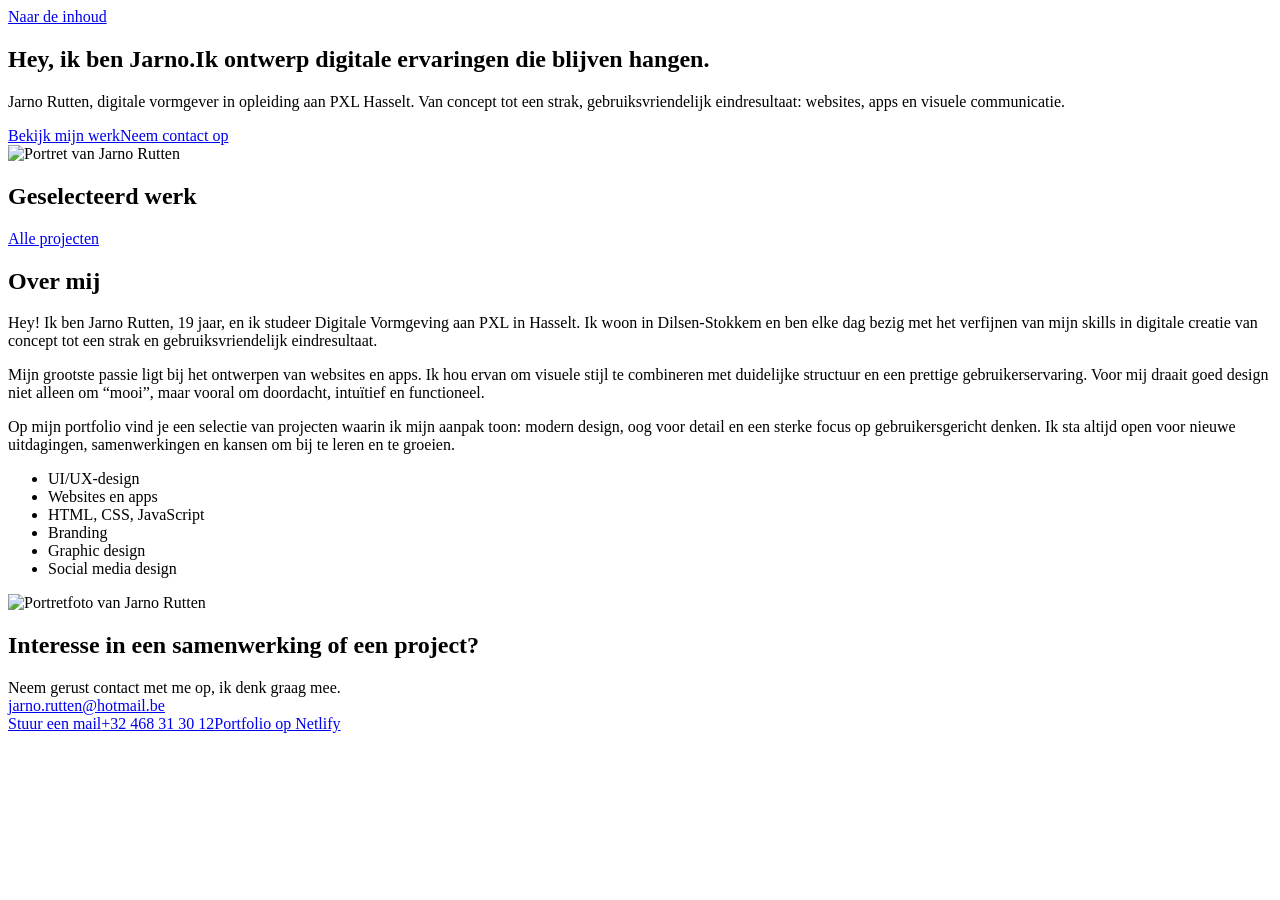
==== commit ae84b20c: "Add files via upload" ====
--- a/index.html
+++ b/index.html
@@ -6,7 +6,7 @@
 <link rel="icon" href="data:image/svg+xml,%3Csvg xmlns=%27http://www.w3.org/2000/svg%27 viewBox=%270 0 100 100%27%3E%3Ctext y=%27.9em%27 font-size=%2790%27%3E%E2%9C%A6%3C/text%3E%3C/svg%3E">
 <link rel="preconnect" href="https://fonts.googleapis.com"><link rel="preconnect" href="https://fonts.gstatic.com" crossorigin>
 <link rel="stylesheet" href="https://fonts.googleapis.com/css2?family=Bricolage+Grotesque:opsz,wght@12..96,700&family=DM+Sans:wght@400;500&display=swap">
-<link rel="stylesheet" href="site.css"><script>document.documentElement.classList.add("js")</script></head><body><a class="skip" href="#main">Naar de inhoud</a><header class="site" id="site-header"></header>
+<link rel="stylesheet" href="css/site.css"><script>document.documentElement.classList.add("js")</script></head><body><a class="skip" href="#main">Naar de inhoud</a><header class="site" id="site-header"></header>
 <main id="main">
 <section class="hero"><div class="blob b1"></div><div class="blob b2"></div><div class="wrap"><div>
 <h1><span>Hey, ik ben Jarno.</span><span>Ik ontwerp digitale ervaringen die blijven hangen.</span></h1>
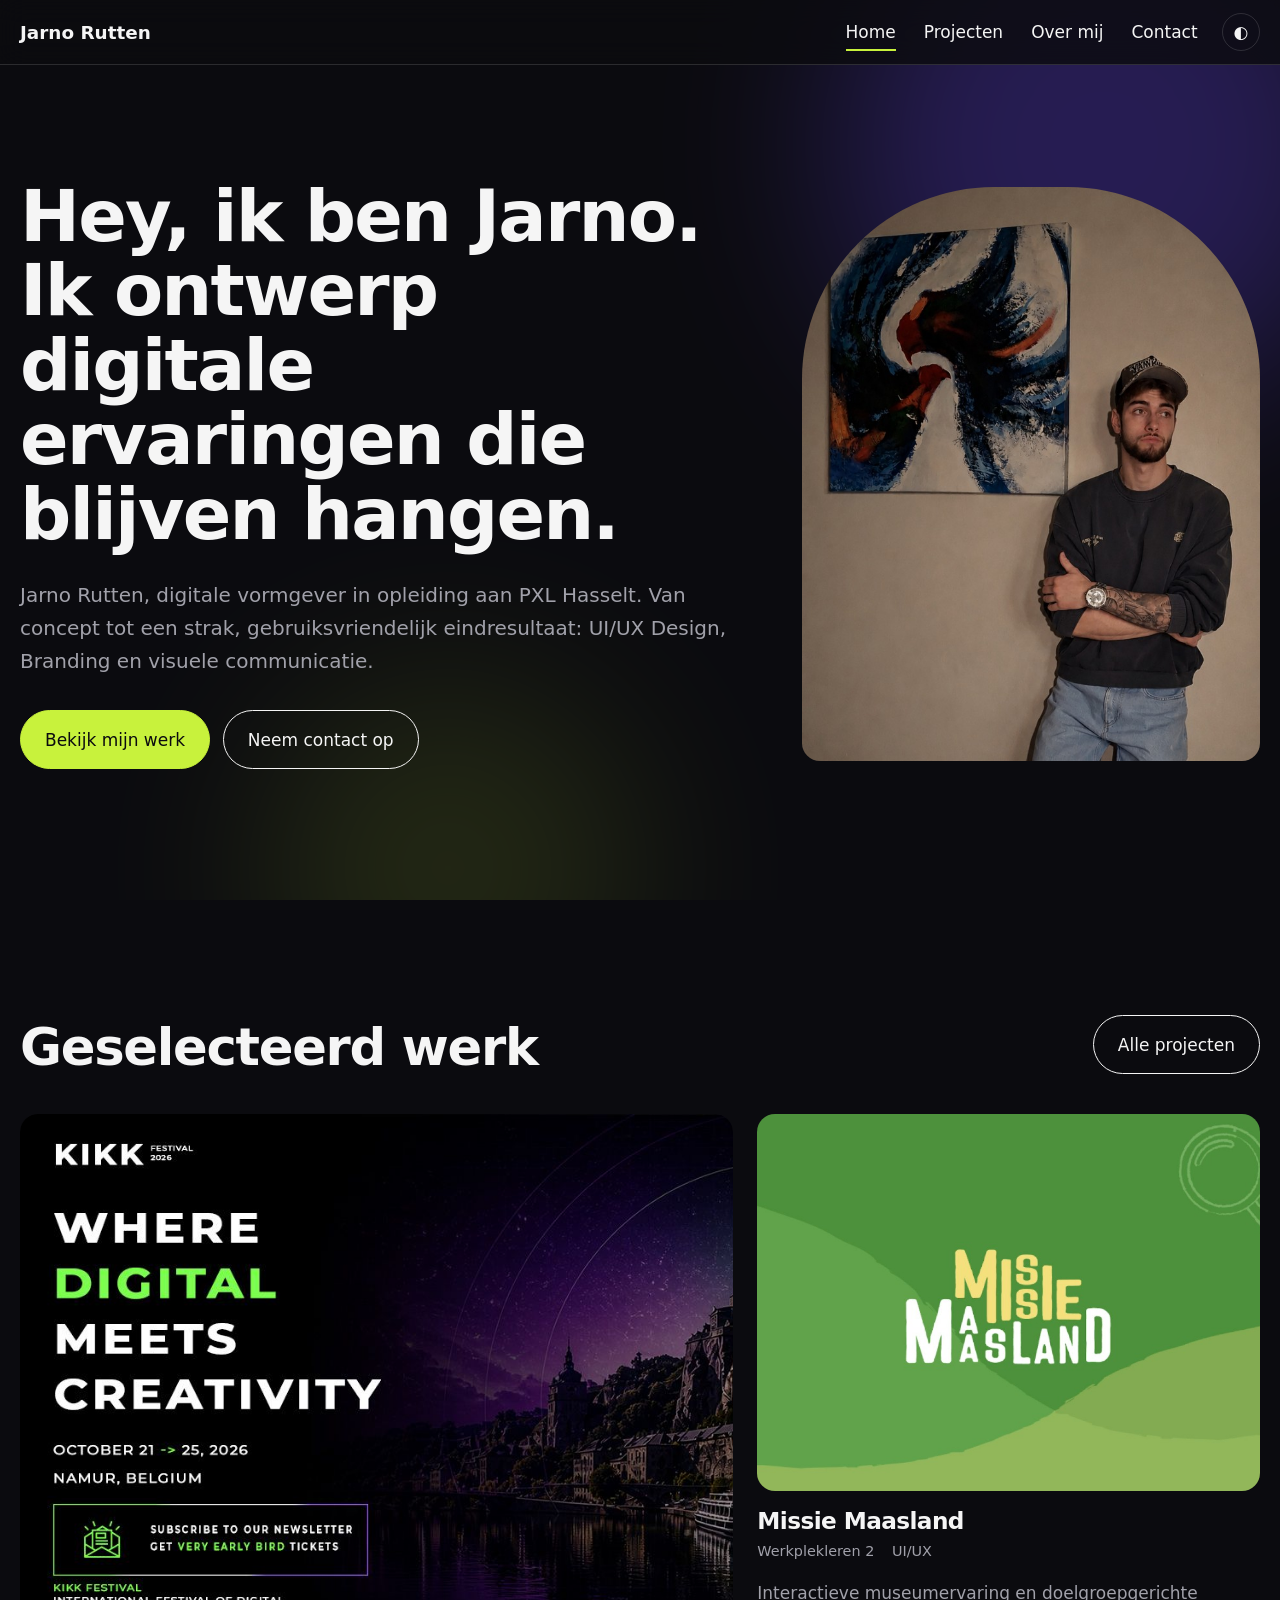
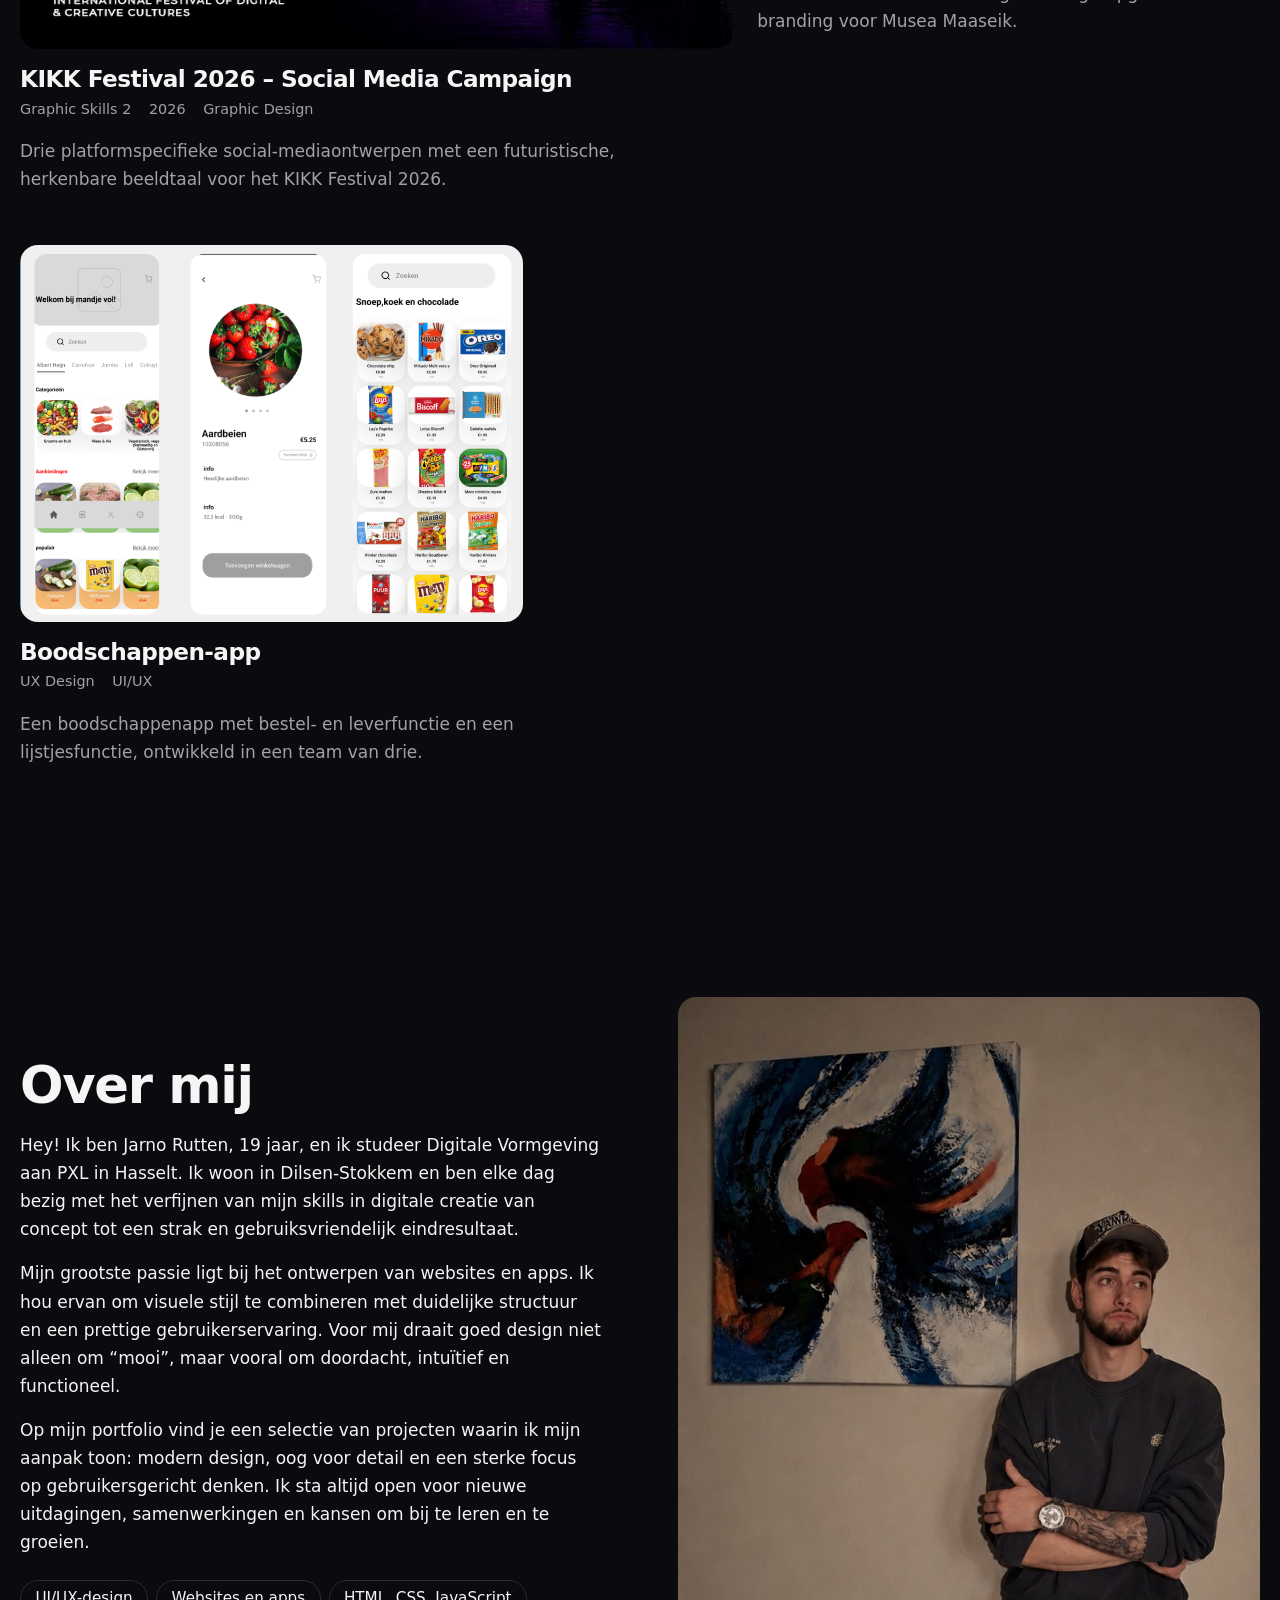
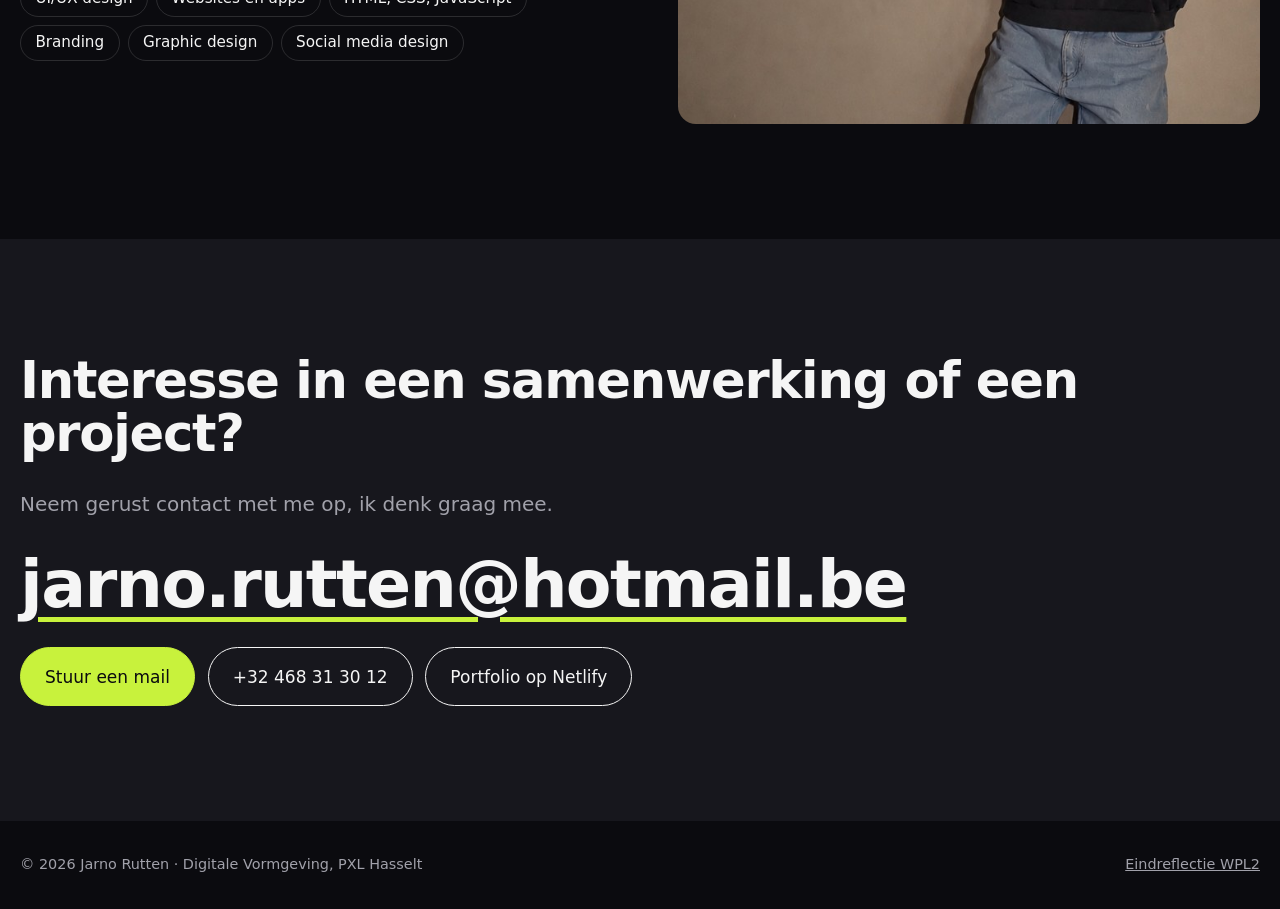
==== commit ae689bf3: "Update index.html" ====
--- a/index.html
+++ b/index.html
@@ -10,7 +10,7 @@
 <main id="main">
 <section class="hero"><div class="blob b1"></div><div class="blob b2"></div><div class="wrap"><div>
 <h1><span>Hey, ik ben Jarno.</span><span>Ik ontwerp digitale ervaringen die blijven hangen.</span></h1>
-<p class="lead">Jarno Rutten, digitale vormgever in opleiding aan PXL Hasselt. Van concept tot een strak, gebruiksvriendelijk eindresultaat: websites, apps en visuele communicatie.</p>
+<p class="lead">Jarno Rutten, digitale vormgever in opleiding aan PXL Hasselt. Van concept tot een strak, gebruiksvriendelijk eindresultaat: UI/UX Design, Branding en visuele communicatie.</p>
 <div class="cta"><a class="btn primary" href="projecten.html">Bekijk mijn werk</a><a class="btn" href="#contact">Neem contact op</a></div></div>
 <img class="portrait" src="Images/ProfielFoto.jpg" alt="Portret van Jarno Rutten" width="900" height="1600"></div></section>
 <section class="sec wrap" id="werk"><div class="head"><h2>Geselecteerd werk</h2><a class="btn" href="projecten.html">Alle projecten</a></div><div class="grid" id="featured"></div></section>
--- a/css/site.css
+++ b/css/site.css
@@ -0,0 +1,96 @@
+:root{--bg:#0B0B0F;--surface:#17171D;--text:#F5F5F5;--muted:#A1A1AA;--accent:#C8F23C;--on-accent:#0B0B0F;--a2:#6d4aff;--line:#ffffff22;--r:18px;--wrap:min(1240px,100% - 2.5rem);--fd:"Bricolage Grotesque",system-ui,sans-serif;--fb:"DM Sans",system-ui,sans-serif}
+:root[data-theme=light]{--bg:#F6F5F1;--surface:#E9E7E0;--text:#14141A;--muted:#55555E;--line:#14141a26}
+:root[data-theme=light]:not([style*="--a2"]){--accent:#5B3FE0;--on-accent:#fff}
+*{box-sizing:border-box;margin:0}
+html{scroll-behavior:smooth;scroll-padding-top:5rem}
+body{background:var(--bg);color:var(--text);font:400 1.0625rem/1.65 var(--fb);-webkit-font-smoothing:antialiased;animation:fade .5s}
+body.leaving{opacity:0;transition:opacity .2s}
+@keyframes fade{from{opacity:0}}
+img{display:block;max-width:100%;height:auto}
+a{color:inherit}
+:focus-visible{outline:2px solid var(--accent);outline-offset:3px}
+.skip{position:absolute;left:-99rem}.skip:focus{left:1rem;top:1rem;z-index:30;background:var(--accent);color:var(--on-accent);padding:.5rem 1rem}
+.wrap{width:var(--wrap);margin-inline:auto}
+h1,h2,h3{font-family:var(--fd);line-height:1.04;letter-spacing:-.025em;font-weight:700}
+h1{font-size:clamp(2.4rem,6.4vw,5.6rem)}h2{font-size:clamp(1.9rem,4vw,3.2rem)}h3{font-size:1.45rem;line-height:1.2}
+p{max-width:62ch}p+p{margin-top:1rem}.muted{color:var(--muted)}
+.site{position:fixed;inset:0 0 auto;z-index:20;background:color-mix(in srgb,var(--bg) 82%,transparent);backdrop-filter:blur(14px);border-bottom:1px solid var(--line)}
+.bar{display:flex;align-items:center;gap:1.5rem;height:4rem}
+.brand{font:700 1.15rem var(--fd);text-decoration:none;margin-right:auto}
+.main{display:flex;gap:1.75rem}
+.main a{text-decoration:none;position:relative;padding:.3rem 0}
+.main a::after{content:"";position:absolute;left:0;bottom:0;height:2px;width:100%;background:var(--accent);transform:scaleX(0);transform-origin:left;transition:transform .3s}
+.main a:hover::after,.main a[aria-current]::after{transform:scaleX(1)}
+.icon-btn{background:none;border:1px solid var(--line);color:inherit;border-radius:99px;height:2.4rem;min-width:2.4rem;cursor:pointer;font:inherit}
+.menu-btn{display:none}
+.btn{display:inline-flex;align-items:center;padding:.9rem 1.5rem;border-radius:99px;border:1px solid var(--text);text-decoration:none;font-weight:500;transition:background .25s,color .25s,transform .25s}
+.btn.primary{background:var(--accent);border-color:var(--accent);color:var(--on-accent)}
+.btn:hover{transform:translateY(-2px)}.btn:not(.primary):hover{background:var(--text);color:var(--bg)}
+.hero{position:relative;overflow:hidden;min-height:100svh;display:grid;align-items:center;padding:7rem 0 4rem}
+.hero .wrap{display:grid;grid-template-columns:1.6fr 1fr;gap:3rem;align-items:center;position:relative}
+.hero h1{font-size:clamp(2.5rem,5.6vw,5rem)}.hero h1 span{display:block}
+.lead{margin:1.75rem 0 2rem;font-size:1.25rem;color:var(--muted)}
+.cta{display:flex;gap:.8rem;flex-wrap:wrap}
+.blob{position:absolute;border-radius:50%;filter:blur(90px);opacity:.28;pointer-events:none;animation:drift 18s ease-in-out infinite alternate}
+.b1{width:34rem;height:34rem;background:var(--a2);top:-8rem;right:-6rem}
+.b2{width:24rem;height:24rem;background:var(--accent);bottom:-10rem;left:20%;opacity:.12;animation-delay:-6s}
+@keyframes drift{to{transform:translate(-4rem,3rem) scale(1.15)}}
+.portrait{aspect-ratio:4/5;object-fit:cover;object-position:50% 20%;width:100%;border-radius:12rem 12rem var(--r) var(--r)}
+.sec{padding:clamp(4rem,9vw,8rem) 0}
+.head{display:flex;justify-content:space-between;align-items:end;gap:1rem;margin-bottom:2.5rem;flex-wrap:wrap}
+.grid{display:grid;grid-template-columns:repeat(12,1fr);gap:clamp(2rem,4vw,3.5rem) 1.5rem}
+.card{display:block;text-decoration:none;grid-column:span 5}
+.card:nth-child(4n+1),.card:nth-child(4n){grid-column:span 7}
+.card-img{overflow:hidden;border-radius:var(--r);background:var(--surface);aspect-ratio:4/3}
+.card-img img{width:100%;height:100%;object-fit:cover;transition:transform .7s cubic-bezier(.2,.7,.2,1)}
+.card:hover img{transform:scale(1.05)}
+.card h3{margin:1rem 0 .3rem;transition:color .25s}.card:hover h3{color:var(--accent)}
+.meta{display:flex;gap:.4rem 1.1rem;flex-wrap:wrap;color:var(--muted);font-size:.9rem;margin-bottom:.4rem}
+.filters{display:flex;gap:.6rem;flex-wrap:wrap;margin:2rem 0 3rem}
+.chip{border:1px solid var(--line);padding:.5rem 1.1rem;border-radius:99px;background:none;color:inherit;cursor:pointer;font:inherit;transition:background .25s,color .25s}
+.chip:hover{border-color:var(--text)}.chip[aria-pressed=true]{background:var(--text);color:var(--bg)}
+.two{display:grid;grid-template-columns:1fr 1fr;gap:clamp(2rem,6vw,6rem);align-items:center}
+.two img.pf{aspect-ratio:4/5;object-fit:cover;width:100%;border-radius:var(--r)}
+.skills{list-style:none;padding:0;display:flex;flex-wrap:wrap;gap:.5rem;margin-top:1.5rem}
+.skills li{border:1px solid var(--line);border-radius:99px;padding:.3rem .9rem;font-size:.95rem}
+.contact{background:var(--surface)}
+.mail{display:inline-block;font:700 clamp(1.6rem,5.2vw,4.2rem) var(--fd);letter-spacing:-.025em;margin:1.5rem 0;text-decoration:underline;text-decoration-color:var(--accent);text-decoration-thickness:.08em;text-underline-offset:.15em;overflow-wrap:anywhere}
+.foot{display:flex;justify-content:space-between;gap:1rem;flex-wrap:wrap;padding:2rem 0;color:var(--muted);font-size:.9rem}
+/* projectpagina */
+.ph{padding:8rem 0 1rem;position:relative}
+.ph::before{content:"";position:absolute;inset:-5rem -10% auto auto;width:min(60vw,50rem);aspect-ratio:1;background:radial-gradient(circle,var(--a2) 0%,transparent 65%);opacity:.28;z-index:-1}
+.ph h1{margin-top:1.2rem;max-width:16ch}
+.facts{display:grid;grid-template-columns:repeat(auto-fit,minmax(11rem,1fr));gap:1.5rem 2rem;margin:2.5rem 0 2rem;padding:1.5rem 0;border-block:1px solid var(--line)}
+.facts dt{color:var(--muted);font-size:.9rem}.facts dd{font-weight:500}
+.block{padding-block:clamp(2.5rem,6vw,5rem);border-top:1px solid var(--line)}
+.block h2{margin-bottom:1.2rem}
+.block ul{padding-left:1.2rem;display:grid;gap:.6rem;max-width:62ch}.block li::marker{color:var(--accent)}
+.intro{border-top:0}
+.zoom{display:block;padding:0;border:0;background:none;cursor:zoom-in;border-radius:var(--r);overflow:hidden;width:100%}
+.zoom img{width:100%;transition:transform .5s}.zoom:hover img{transform:scale(1.025)}
+.hero-img{max-height:80vh}.hero-img img{max-height:80vh;object-fit:contain;margin-inline:auto;width:auto;max-width:100%}
+.gallery{display:flex;gap:1rem;align-items:center}
+.two.tall{grid-template-columns:minmax(0,22rem) 1fr}.two.mid{grid-template-columns:minmax(0,30rem) 1fr}
+.two.wide{grid-template-columns:1fr}.two.wide .fig{order:2}
+.two:nth-of-type(even).tall .fig,.two:nth-of-type(even).mid .fig{order:2}
+.pn{display:grid;grid-template-columns:1fr 1fr;border-top:1px solid var(--line);margin-top:3rem}
+.pn a{padding:3rem clamp(1rem,4vw,3rem);text-decoration:none;transition:background .3s}.pn a:hover{background:var(--surface)}.pn a:last-child{text-align:right}
+.pn small{color:var(--muted);display:block}.pn strong{font:700 clamp(1.3rem,3vw,2.2rem)/1.1 var(--fd)}
+dialog{border:0;background:transparent;max-width:100vw;max-height:100vh;width:100%;height:100%;padding:1rem;color:#fff;cursor:zoom-out}
+dialog::backdrop{background:#000d}
+dialog[open]{display:grid;place-items:center;animation:fade .25s}
+dialog img{max-width:100%;max-height:90vh;width:auto;border-radius:8px}
+dialog .x{position:fixed;top:1rem;right:1rem;color:#fff;background:#0008}
+@media(max-width:860px){
+.hero .wrap,.two,.two.tall,.two.mid{grid-template-columns:1fr}.portrait{max-width:300px}
+.grid .card{grid-column:1/-1}.gallery{flex-direction:column}.gallery>div{flex:none!important;width:100%}
+.gallery>div:nth-child(2){max-width:22rem}.two .fig{order:0!important}.two.tall .fig{max-width:22rem}.pn{grid-template-columns:1fr}.pn a:last-child{text-align:left}}
+@media(max-width:760px){.menu-btn{display:block}
+.main{position:absolute;top:4rem;left:0;right:0;flex-direction:column;gap:0;background:var(--bg);padding:.5rem 1.25rem 1rem;border-bottom:1px solid var(--line);clip-path:inset(0 0 100% 0);visibility:hidden;transition:clip-path .35s,visibility .35s}
+.main.open{clip-path:inset(0);visibility:visible}.main a{padding:.9rem 0;font-size:1.25rem;width:max-content}}
+@media(prefers-reduced-motion:no-preference){
+.hero h1 span,.hero .lead,.hero .cta,.portrait{animation:rise .9s cubic-bezier(.2,.7,.2,1) both}
+.hero h1 span:nth-child(2){animation-delay:.12s}.hero .lead{animation-delay:.3s}.hero .cta{animation-delay:.42s}.portrait{animation-delay:.2s}
+@keyframes rise{from{opacity:0;transform:translateY(34px)}}
+.js .reveal{opacity:0;transform:translateY(28px);transition:opacity .8s,transform .8s cubic-bezier(.2,.7,.2,1)}.js .reveal.in{opacity:1;transform:none}}
+@media(prefers-reduced-motion:reduce){*{animation:none!important;transition:none!important;scroll-behavior:auto!important}}
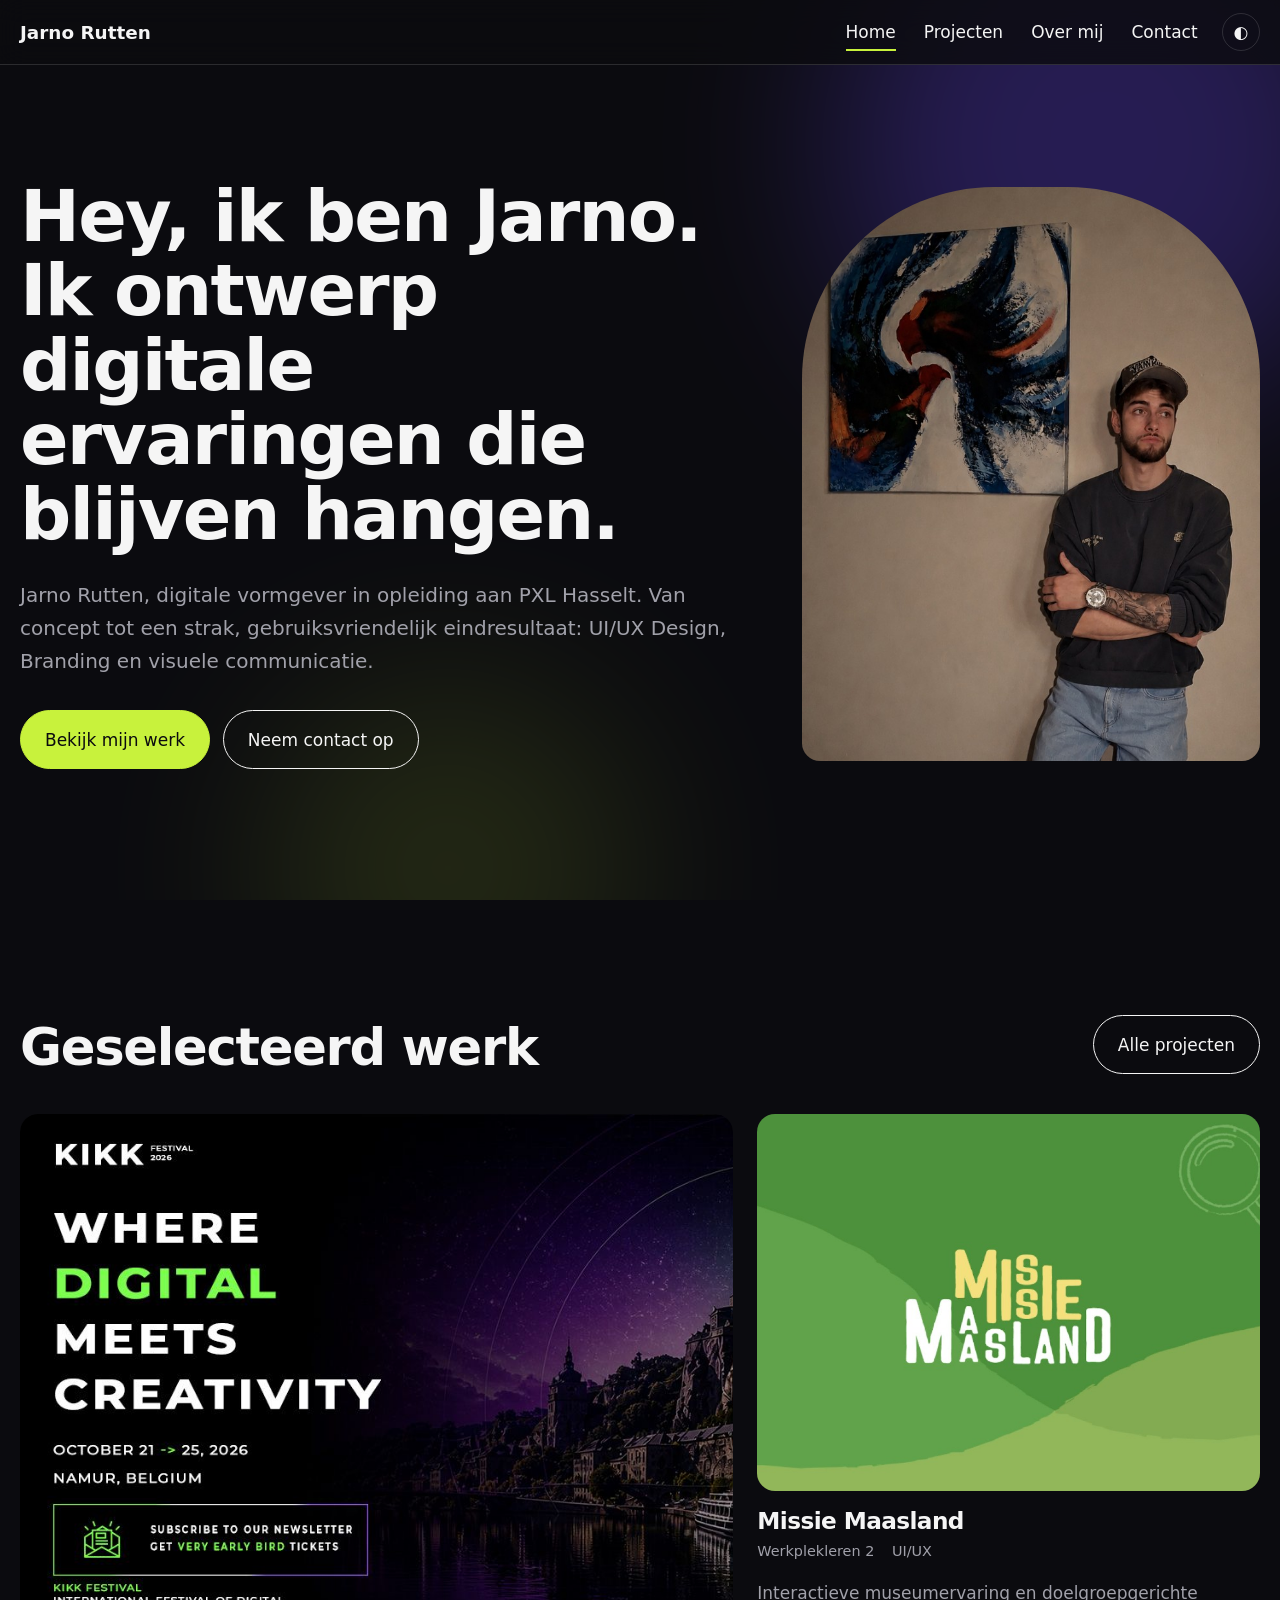
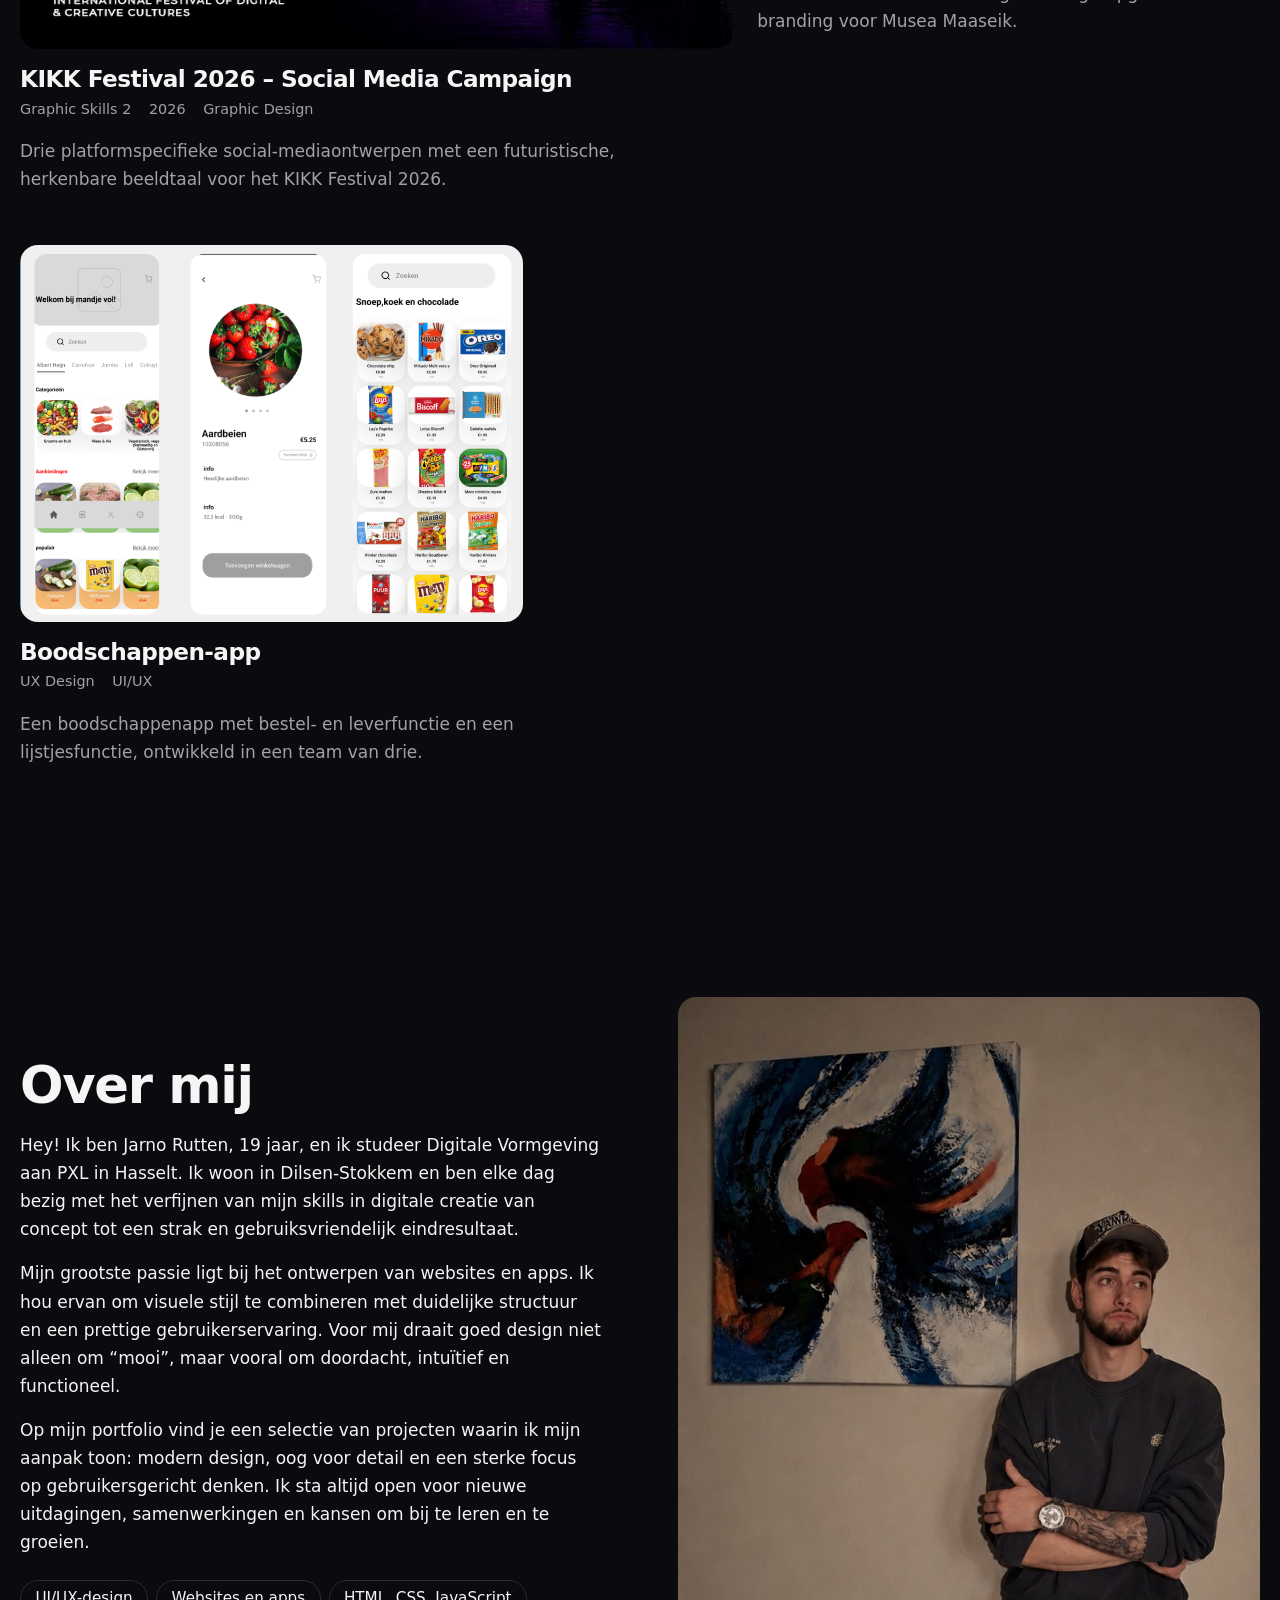
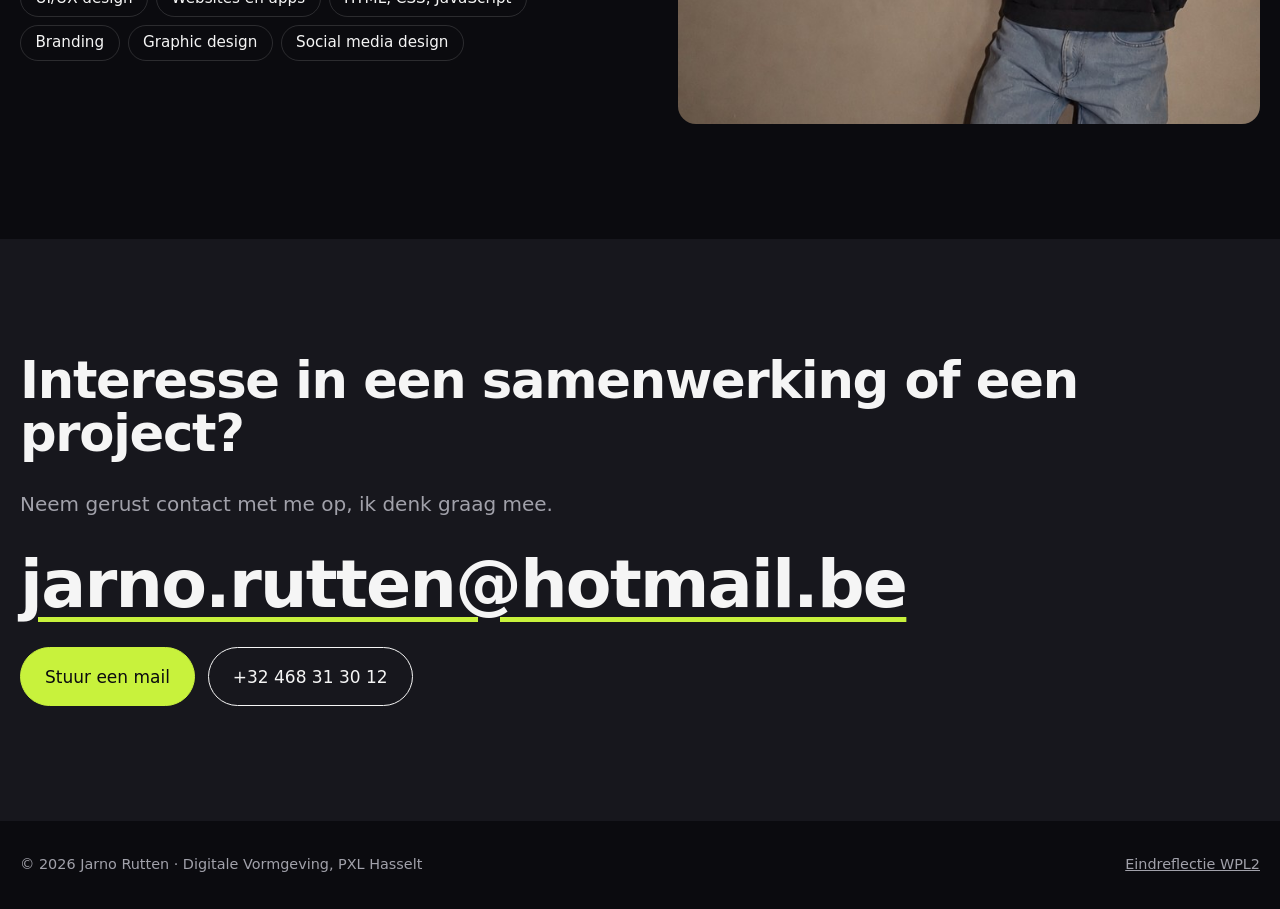
==== commit fb3a07c0: "Update index.html" ====
--- a/index.html
+++ b/index.html
@@ -21,5 +21,5 @@
 <img class="pf" src="Images/profile.jpg" alt="Portretfoto van Jarno Rutten" width="900" height="1600" loading="lazy" style="object-position:50% 20%"></section>
 <section class="sec contact" id="contact"><div class="wrap"><h2>Interesse in een samenwerking of een project?</h2><p class="lead" style="margin-bottom:0">Neem gerust contact met me op, ik denk graag mee.</p>
 <a class="mail" href="mailto:jarno.rutten@hotmail.be">jarno.rutten@hotmail.be</a>
-<div class="cta"><a class="btn primary" href="mailto:jarno.rutten@hotmail.be">Stuur een mail</a><a class="btn" href="tel:+32468313012">+32 468 31 30 12</a><a class="btn" href="https://jarnoruttenportfolio.netlify.app/" rel="noopener">Portfolio op Netlify</a></div></div></section>
+<div class="cta"><a class="btn primary" href="mailto:jarno.rutten@hotmail.be">Stuur een mail</a><a class="btn" href="tel:+32468313012">+32 468 31 30 12</a></div></div></section>
 </main><footer id="site-footer"></footer><script src="js/projects.js"></script><script src="js/app.js"></script></body></html>
